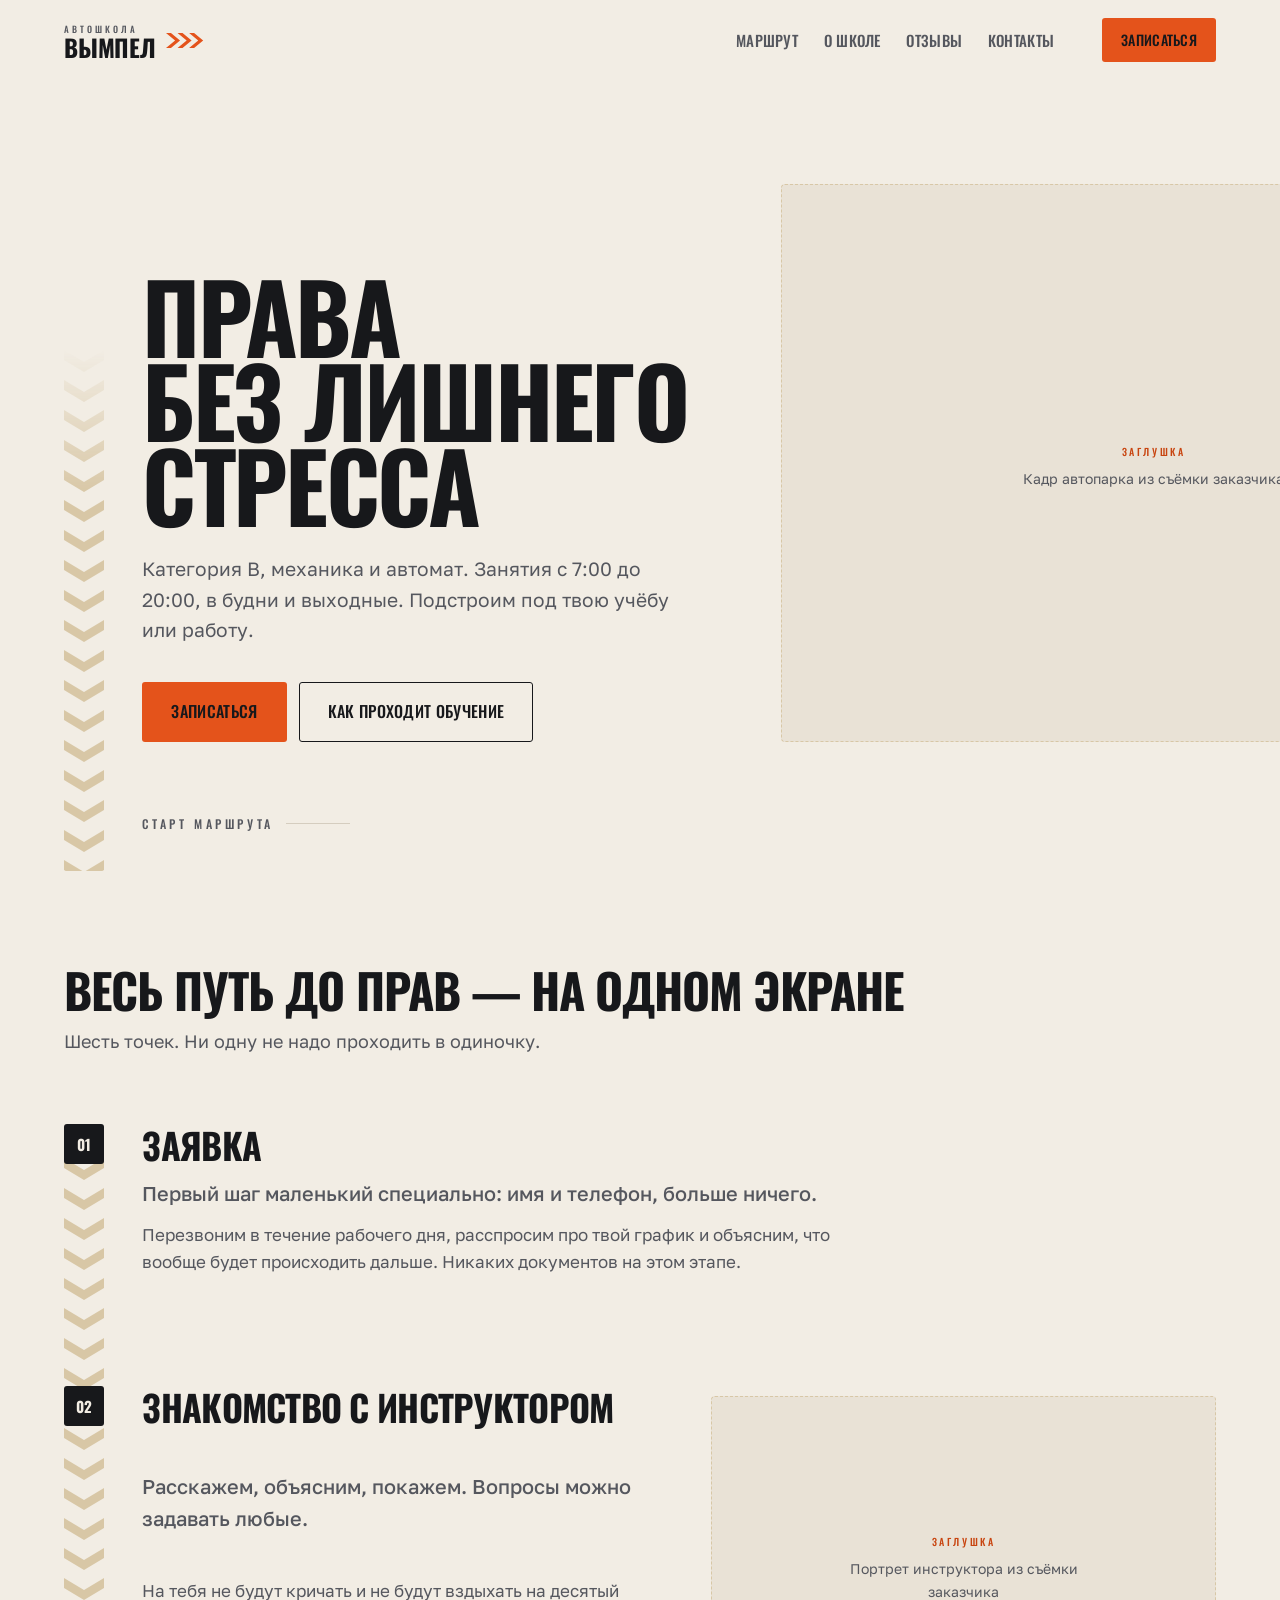
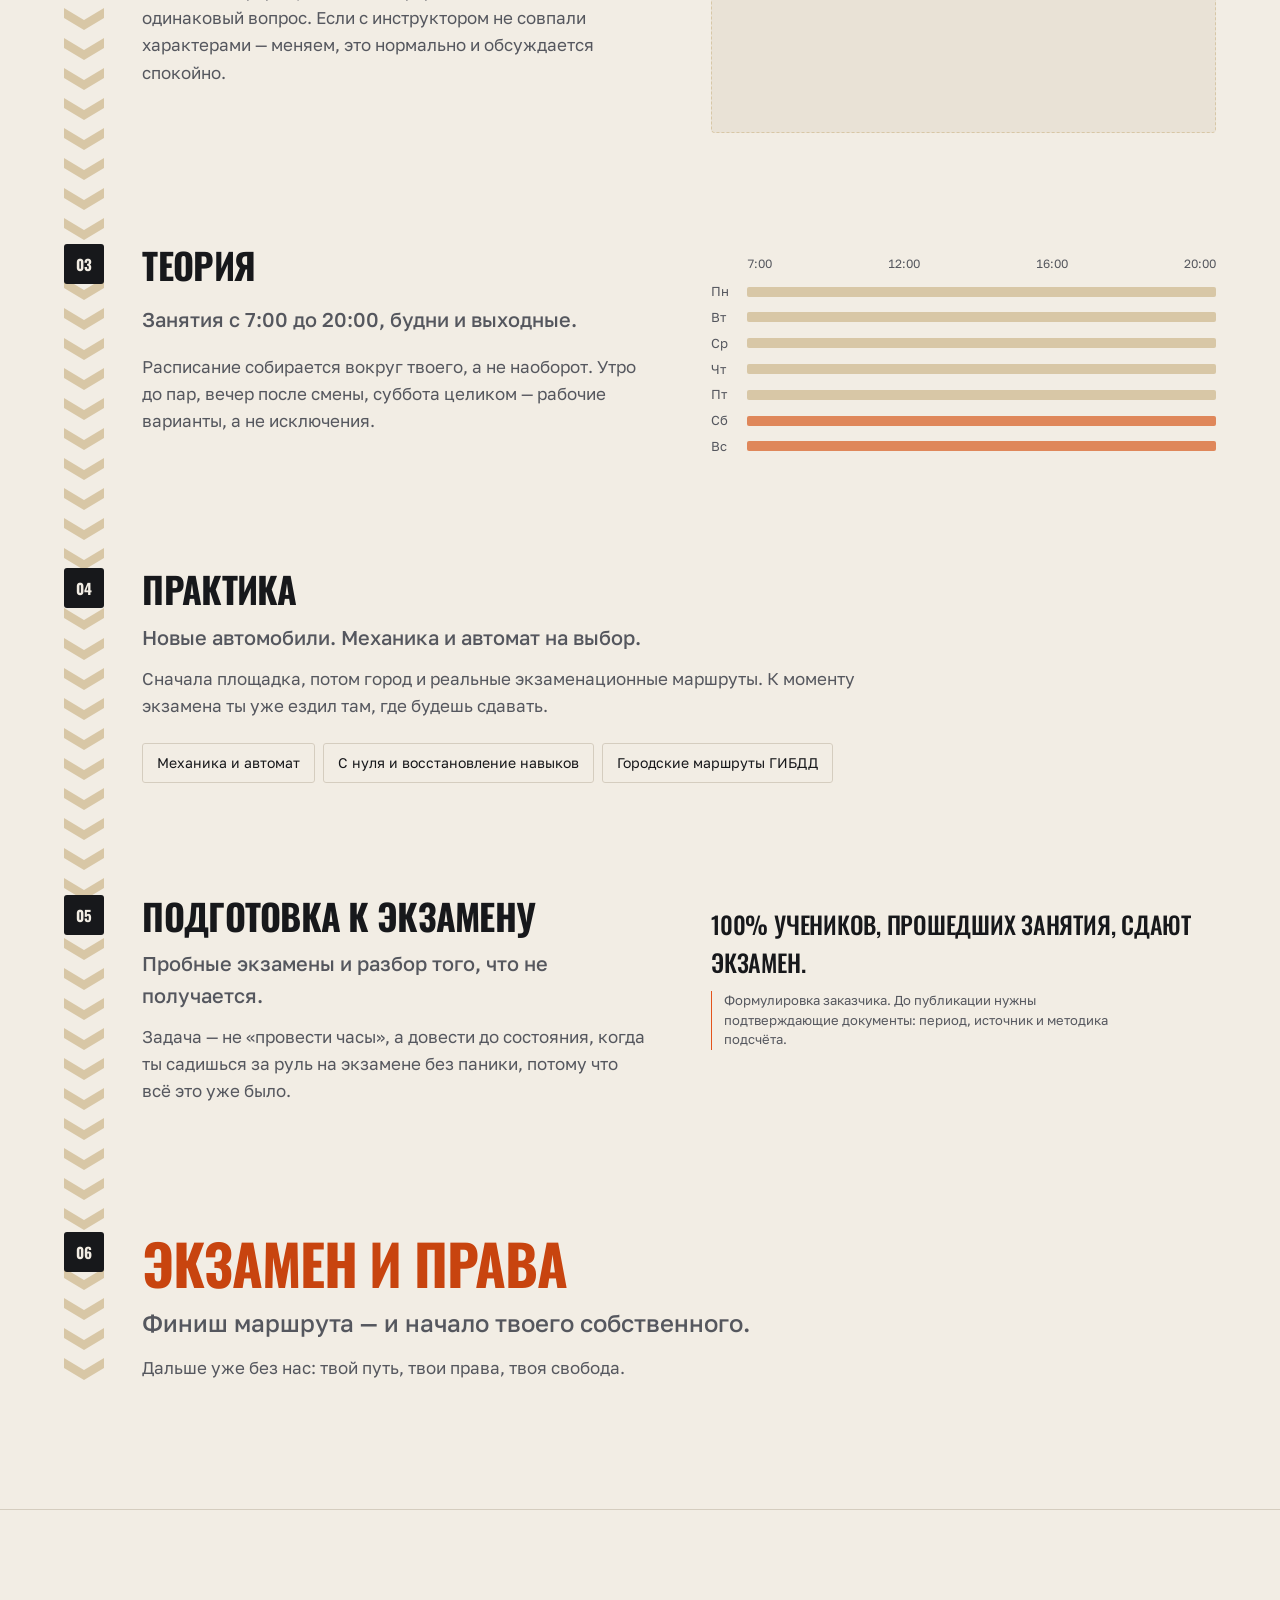
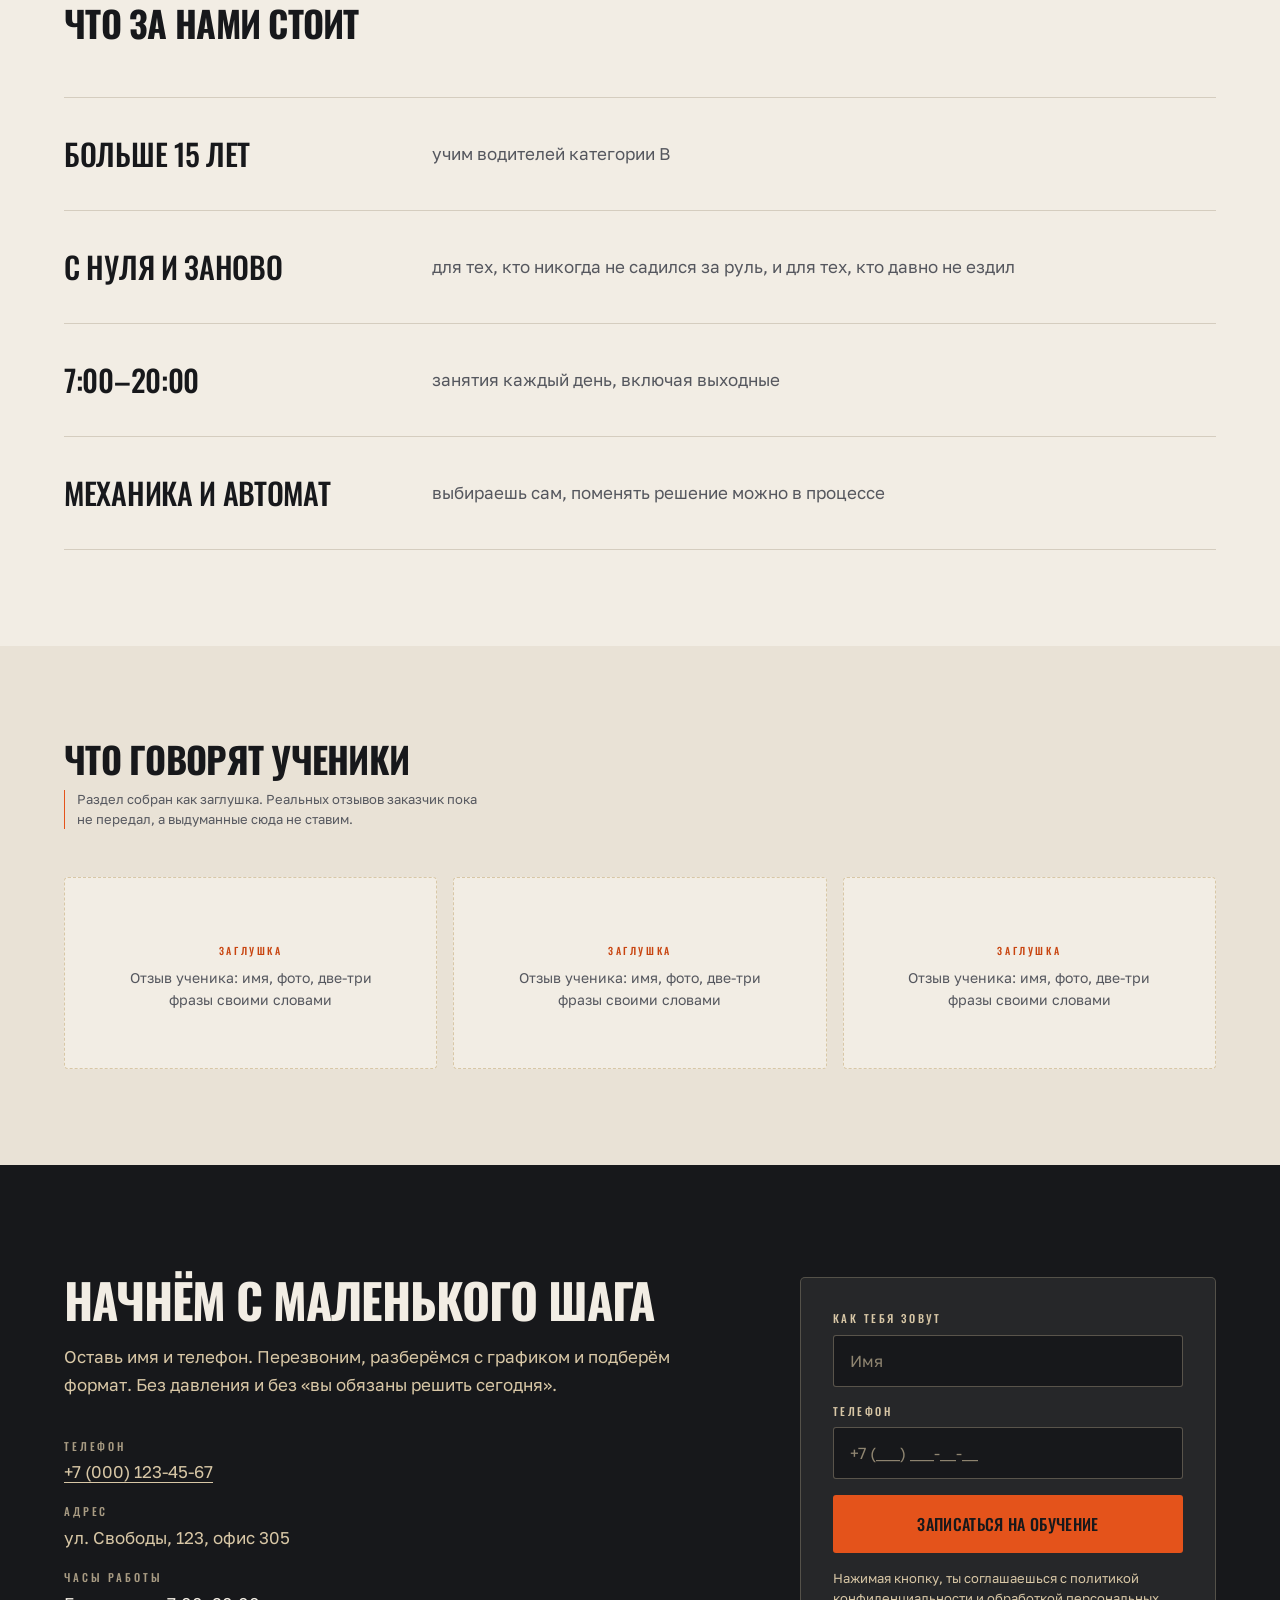
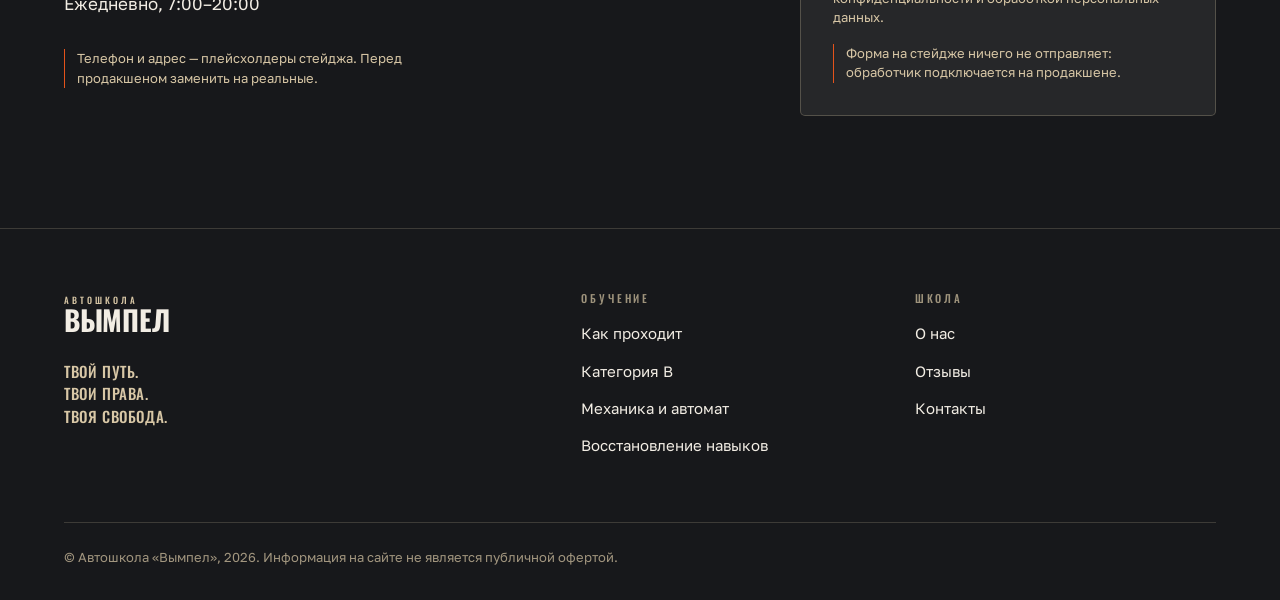
==== site/index.html @ 1ba5c356 "Build the Vympel landing page on the Route structure The page reads as one route from application to" ====
<!doctype html>
<html lang="ru">
<head>
<meta charset="utf-8">
<meta name="viewport" content="width=device-width, initial-scale=1">
<title>Автошкола «Вымпел» — права без лишнего стресса</title>
<meta name="description" content="Автошкола «Вымпел»: категория B, механика и автомат, занятия с 7:00 до 20:00 в будни и выходные. Обучение с нуля и восстановление навыков.">
<link rel="stylesheet" href="fonts/fonts.css">
<link rel="stylesheet" href="styles.css">
</head>
<body>
<!--
THESIS: Обучение показано как маршрут, по которому ученик едет от заявки до прав; страница
  отказывается от плиточной решётки «преимуществ с иконками», которой заканчивается
  каждый лендинг автошколы.
OWN-WORLD: Кремовая бумага #F2EDE4 и чернила #17181B, оранжевый #E4531B только как заливка
  дороги и действия, песок #D8C7A6 для тёмного режима. Oswald узкий капс — дисплей,
  Golos Text — текст. Единственный графический элемент — шеврон, работающий как дорожная
  разметка, а не как декор.
STORY: Ученик видит весь путь целиком, понимает, что на каждой точке рядом человек, и
  оставляет заявку, потому что первый шаг оказывается маленьким.
FIRST VIEWPORT: Кремовое поле; оранжевая шеврон-дорога входит снизу и уходит за
  заголовок; слева крупный капс «ПРАВА БЕЗ ЛИШНЕГО СТРЕССА» в три строки, под ним
  подзаголовок с графиком и две кнопки, первичная оранжевая; справа кадр автопарка;
  внизу маркер старта маршрута.
FORM: Маршрут, позиция 2 в моём ранжированном списке структур, seed 6f135856.
FINISH: unreviewed and undocumented is unfinished; this build ends with the finish review, the verdict, and DESIGN.md
-->

<a class="skip" href="#route">К маршруту обучения</a>

<header class="nav" data-nav>
  <a class="logo" href="#top" aria-label="Автошкола Вымпел, на главную">
    <span class="logo__sup">Автошкола</span>
    <span class="logo__name">Вымпел</span>
    <svg class="logo__mark" viewBox="0 0 46 18" aria-hidden="true" focusable="false">
      <path d="M0 0 L11 9 L0 18 L6 18 L17 9 L6 0 Z"/>
      <path d="M14 0 L25 9 L14 18 L20 18 L31 9 L20 0 Z"/>
      <path d="M28 0 L39 9 L28 18 L34 18 L45 9 L34 0 Z"/>
    </svg>
  </a>
  <nav class="nav__links" aria-label="Основная навигация">
    <a href="#route">Маршрут</a>
    <a href="#facts">О школе</a>
    <a href="#reviews">Отзывы</a>
    <a href="#signup">Контакты</a>
  </nav>
  <a class="btn btn--primary btn--sm" href="#signup">Записаться</a>
</header>

<main id="top">

  <section class="hero">
    <div class="hero__road" aria-hidden="true"></div>
    <div class="hero__inner">
      <div class="hero__text">
        <h1 class="hero__title">Права<br>без лишнего<br>стресса</h1>
        <p class="hero__lead">
          Категория B, механика и автомат. Занятия с 7:00 до 20:00, в будни и выходные.
          Подстроим под твою учёбу или работу.
        </p>
        <div class="hero__actions">
          <a class="btn btn--primary" href="#signup">Записаться</a>
          <a class="btn btn--ghost" href="#route">Как проходит обучение</a>
        </div>
      </div>
      <figure class="hero__shot slot" data-slot="Фото автопарка">
        <div class="slot__body">
          <span class="slot__tag">Заглушка</span>
          <p class="slot__note">Кадр автопарка из съёмки заказчика</p>
        </div>
      </figure>
    </div>
    <p class="hero__start"><span>Старт маршрута</span></p>
  </section>

  <section class="route" id="route" aria-labelledby="route-h">
    <div class="route__head">
      <h2 id="route-h">Весь путь до прав — на одном экране</h2>
      <p>Шесть точек. Ни одну не надо проходить в одиночку.</p>
    </div>

    <div class="road" data-road>
      <div class="road__track" aria-hidden="true"><span class="road__fill" data-road-fill></span></div>

      <ol class="stops">

        <li class="stop" data-stop>
          <div class="stop__marker" aria-hidden="true"><span>01</span></div>
          <div class="stop__body">
            <h3>Заявка</h3>
            <p class="stop__lead">Первый шаг маленький специально: имя и телефон, больше ничего.</p>
            <p>Перезвоним в течение рабочего дня, расспросим про твой график и объясним,
              что вообще будет происходить дальше. Никаких документов на этом этапе.</p>
          </div>
        </li>

        <li class="stop stop--split" data-stop>
          <div class="stop__marker" aria-hidden="true"><span>02</span></div>
          <div class="stop__body">
            <h3>Знакомство с инструктором</h3>
            <p class="stop__lead">Расскажем, объясним, покажем. Вопросы можно задавать любые.</p>
            <p>На тебя не будут кричать и не будут вздыхать на десятый одинаковый вопрос.
              Если с инструктором не совпали характерами — меняем, это нормально и
              обсуждается спокойно.</p>
            <figure class="stop__shot slot" data-slot="Фото инструктора">
              <div class="slot__body">
                <span class="slot__tag">Заглушка</span>
                <p class="slot__note">Портрет инструктора из съёмки заказчика</p>
              </div>
            </figure>
          </div>
        </li>

        <li class="stop stop--split" data-stop>
          <div class="stop__marker" aria-hidden="true"><span>03</span></div>
          <div class="stop__body">
            <h3>Теория</h3>
            <p class="stop__lead">Занятия с 7:00 до 20:00, будни и выходные.</p>
            <p>Расписание собирается вокруг твоего, а не наоборот. Утро до пар, вечер после
              смены, суббота целиком — рабочие варианты, а не исключения.</p>
            <div class="daybar" role="img" aria-label="Занятия доступны с 7:00 до 20:00 каждый день недели">
              <div class="daybar__scale"><span>7:00</span><span>12:00</span><span>16:00</span><span>20:00</span></div>
              <div class="daybar__rows">
                <div class="daybar__row"><span class="daybar__day">Пн</span><span class="daybar__bar"></span></div>
                <div class="daybar__row"><span class="daybar__day">Вт</span><span class="daybar__bar"></span></div>
                <div class="daybar__row"><span class="daybar__day">Ср</span><span class="daybar__bar"></span></div>
                <div class="daybar__row"><span class="daybar__day">Чт</span><span class="daybar__bar"></span></div>
                <div class="daybar__row"><span class="daybar__day">Пт</span><span class="daybar__bar"></span></div>
                <div class="daybar__row"><span class="daybar__day">Сб</span><span class="daybar__bar"></span></div>
                <div class="daybar__row"><span class="daybar__day">Вс</span><span class="daybar__bar"></span></div>
              </div>
            </div>
          </div>
        </li>

        <li class="stop" data-stop>
          <div class="stop__marker" aria-hidden="true"><span>04</span></div>
          <div class="stop__body">
            <h3>Практика</h3>
            <p class="stop__lead">Новые автомобили. Механика и автомат на выбор.</p>
            <p>Сначала площадка, потом город и реальные экзаменационные маршруты. К моменту
              экзамена ты уже ездил там, где будешь сдавать.</p>
            <ul class="inline-facts">
              <li>Механика и автомат</li>
              <li>С нуля и восстановление навыков</li>
              <li>Городские маршруты ГИБДД</li>
            </ul>
          </div>
        </li>

        <li class="stop stop--split" data-stop>
          <div class="stop__marker" aria-hidden="true"><span>05</span></div>
          <div class="stop__body">
            <h3>Подготовка к экзамену</h3>
            <p class="stop__lead">Пробные экзамены и разбор того, что не получается.</p>
            <p>Задача — не «провести часы», а довести до состояния, когда ты садишься за руль
              на экзамене без паники, потому что всё это уже было.</p>
            <p class="claim">
              <strong>100% учеников, прошедших занятия, сдают экзамен.</strong>
              <span class="claim__note" data-placeholder>Формулировка заказчика. До публикации нужны подтверждающие документы: период, источник и методика подсчёта.</span>
            </p>
          </div>
        </li>

        <li class="stop stop--finish" data-stop>
          <div class="stop__marker" aria-hidden="true"><span>06</span></div>
          <div class="stop__body">
            <h3>Экзамен и права</h3>
            <p class="stop__lead">Финиш маршрута — и начало твоего собственного.</p>
            <p>Дальше уже без нас: твой путь, твои права, твоя свобода.</p>
          </div>
        </li>

      </ol>
    </div>
  </section>

  <section class="facts" id="facts" aria-labelledby="facts-h">
    <h2 id="facts-h" class="facts__h">Что за нами стоит</h2>
    <dl class="facts__list">
      <div class="facts__item">
        <dt>Больше 15 лет</dt>
        <dd>учим водителей категории B</dd>
      </div>
      <div class="facts__item">
        <dt>С нуля и заново</dt>
        <dd>для тех, кто никогда не садился за руль, и для тех, кто давно не ездил</dd>
      </div>
      <div class="facts__item">
        <dt>7:00–20:00</dt>
        <dd>занятия каждый день, включая выходные</dd>
      </div>
      <div class="facts__item">
        <dt>Механика и автомат</dt>
        <dd>выбираешь сам, поменять решение можно в процессе</dd>
      </div>
    </dl>
  </section>

  <section class="reviews" id="reviews" aria-labelledby="reviews-h">
    <div class="reviews__head">
      <h2 id="reviews-h">Что говорят ученики</h2>
      <p class="reviews__warn" data-placeholder>
        Раздел собран как заглушка. Реальных отзывов заказчик пока не передал,
        а выдуманные сюда не ставим.
      </p>
    </div>
    <ul class="reviews__list">
      <li class="review slot" data-slot="Отзыв 1">
        <div class="slot__body">
          <span class="slot__tag">Заглушка</span>
          <p class="slot__note">Отзыв ученика: имя, фото, две-три фразы своими словами</p>
        </div>
      </li>
      <li class="review slot" data-slot="Отзыв 2">
        <div class="slot__body">
          <span class="slot__tag">Заглушка</span>
          <p class="slot__note">Отзыв ученика: имя, фото, две-три фразы своими словами</p>
        </div>
      </li>
      <li class="review slot" data-slot="Отзыв 3">
        <div class="slot__body">
          <span class="slot__tag">Заглушка</span>
          <p class="slot__note">Отзыв ученика: имя, фото, две-три фразы своими словами</p>
        </div>
      </li>
    </ul>
  </section>

  <section class="signup" id="signup" aria-labelledby="signup-h">
    <div class="signup__inner">
      <div class="signup__pitch">
        <h2 id="signup-h">Начнём с маленького шага</h2>
        <p>Оставь имя и телефон. Перезвоним, разберёмся с графиком и подберём формат.
          Без давления и без «вы обязаны решить сегодня».</p>
        <ul class="signup__contacts">
          <li>
            <span class="signup__label">Телефон</span>
            <a href="tel:+70001234567" data-placeholder>+7 (000) 123-45-67</a>
          </li>
          <li>
            <span class="signup__label">Адрес</span>
            <span data-placeholder>ул. Свободы, 123, офис 305</span>
          </li>
          <li>
            <span class="signup__label">Часы работы</span>
            <span>Ежедневно, 7:00–20:00</span>
          </li>
        </ul>
        <p class="signup__stage" data-placeholder>
          Телефон и адрес — плейсхолдеры стейджа. Перед продакшеном заменить на реальные.
        </p>
      </div>

      <form class="form" data-form novalidate>
        <div class="field">
          <label for="name">Как тебя зовут</label>
          <input id="name" name="name" type="text" autocomplete="given-name" placeholder="Имя" required>
          <p class="field__error" data-error-for="name" hidden></p>
        </div>
        <div class="field">
          <label for="phone">Телефон</label>
          <input id="phone" name="phone" type="tel" autocomplete="tel" inputmode="tel" placeholder="+7 (___) ___-__-__" required>
          <p class="field__error" data-error-for="phone" hidden></p>
        </div>
        <button class="btn btn--primary btn--block" type="submit" data-submit>Записаться на обучение</button>
        <p class="form__legal">
          Нажимая кнопку, ты соглашаешься с политикой конфиденциальности и обработкой
          персональных данных.
        </p>
        <p class="form__done" data-done hidden role="status">
          Заявка отправлена. Перезвоним в течение рабочего дня.
        </p>
        <p class="form__stage" data-placeholder>Форма на стейдже ничего не отправляет: обработчик подключается на продакшене.</p>
      </form>
    </div>
  </section>

</main>

<footer class="foot">
  <div class="foot__inner">
    <div class="foot__brand">
      <span class="logo__sup">Автошкола</span>
      <span class="logo__name">Вымпел</span>
      <p class="foot__tag">Твой путь.<br>Твои права.<br>Твоя свобода.</p>
    </div>
    <nav class="foot__nav" aria-label="Навигация в подвале">
      <div>
        <h3>Обучение</h3>
        <ul>
          <li><a href="#route">Как проходит</a></li>
          <li><a href="#route">Категория B</a></li>
          <li><a href="#route">Механика и автомат</a></li>
          <li><a href="#route">Восстановление навыков</a></li>
        </ul>
      </div>
      <div>
        <h3>Школа</h3>
        <ul>
          <li><a href="#facts">О нас</a></li>
          <li><a href="#reviews">Отзывы</a></li>
          <li><a href="#signup">Контакты</a></li>
        </ul>
      </div>
    </nav>
  </div>
  <p class="foot__legal">
    © Автошкола «Вымпел», 2026. Информация на сайте не является публичной офертой.
  </p>
</footer>

<script src="app.js" defer></script>
</body>
</html>
---- site/fonts/fonts.css ----
/* cyrillic-ext */
@font-face {
  font-family: 'Golos Text';
  font-style: normal;
  font-weight: 400;
  font-display: swap;
  src: url(./v7-q5uCsoe9Lv5t7Meb31EcEx58hLxR.woff2) format('woff2');
  unicode-range: U+0460-052F, U+1C80-1C8A, U+20B4, U+2DE0-2DFF, U+A640-A69F, U+FE2E-FE2F;
}
/* cyrillic */
@font-face {
  font-family: 'Golos Text';
  font-style: normal;
  font-weight: 400;
  font-display: swap;
  src: url(./v7-q5uCsoe9Lv5t7Meb31EcExd8hLxR.woff2) format('woff2');
  unicode-range: U+0301, U+0400-045F, U+0490-0491, U+04B0-04B1, U+2116;
}
/* latin-ext */
@font-face {
  font-family: 'Golos Text';
  font-style: normal;
  font-weight: 400;
  font-display: swap;
  src: url(./v7-q5uCsoe9Lv5t7Meb31EcEx18hLxR.woff2) format('woff2');
  unicode-range: U+0100-02BA, U+02BD-02C5, U+02C7-02CC, U+02CE-02D7, U+02DD-02FF, U+0304, U+0308, U+0329, U+1D00-1DBF, U+1E00-1E9F, U+1EF2-1EFF, U+2020, U+20A0-20AB, U+20AD-20C0, U+2113, U+2C60-2C7F, U+A720-A7FF;
}
/* latin */
@font-face {
  font-family: 'Golos Text';
  font-style: normal;
  font-weight: 400;
  font-display: swap;
  src: url(./v7-q5uCsoe9Lv5t7Meb31EcExN8hA.woff2) format('woff2');
  unicode-range: U+0000-00FF, U+0131, U+0152-0153, U+02BB-02BC, U+02C6, U+02DA, U+02DC, U+0304, U+0308, U+0329, U+2000-206F, U+20AC, U+2122, U+2191, U+2193, U+2212, U+2215, U+FEFF, U+FFFD;
}
/* cyrillic-ext */
@font-face {
  font-family: 'Golos Text';
  font-style: normal;
  font-weight: 500;
  font-display: swap;
  src: url(./v7-q5uCsoe9Lv5t7Meb31EcEx58hLxR.woff2) format('woff2');
  unicode-range: U+0460-052F, U+1C80-1C8A, U+20B4, U+2DE0-2DFF, U+A640-A69F, U+FE2E-FE2F;
}
/* cyrillic */
@font-face {
  font-family: 'Golos Text';
  font-style: normal;
  font-weight: 500;
  font-display: swap;
  src: url(./v7-q5uCsoe9Lv5t7Meb31EcExd8hLxR.woff2) format('woff2');
  unicode-range: U+0301, U+0400-045F, U+0490-0491, U+04B0-04B1, U+2116;
}
/* latin-ext */
@font-face {
  font-family: 'Golos Text';
  font-style: normal;
  font-weight: 500;
  font-display: swap;
  src: url(./v7-q5uCsoe9Lv5t7Meb31EcEx18hLxR.woff2) format('woff2');
  unicode-range: U+0100-02BA, U+02BD-02C5, U+02C7-02CC, U+02CE-02D7, U+02DD-02FF, U+0304, U+0308, U+0329, U+1D00-1DBF, U+1E00-1E9F, U+1EF2-1EFF, U+2020, U+20A0-20AB, U+20AD-20C0, U+2113, U+2C60-2C7F, U+A720-A7FF;
}
/* latin */
@font-face {
  font-family: 'Golos Text';
  font-style: normal;
  font-weight: 500;
  font-display: swap;
  src: url(./v7-q5uCsoe9Lv5t7Meb31EcExN8hA.woff2) format('woff2');
  unicode-range: U+0000-00FF, U+0131, U+0152-0153, U+02BB-02BC, U+02C6, U+02DA, U+02DC, U+0304, U+0308, U+0329, U+2000-206F, U+20AC, U+2122, U+2191, U+2193, U+2212, U+2215, U+FEFF, U+FFFD;
}
/* cyrillic-ext */
@font-face {
  font-family: 'Golos Text';
  font-style: normal;
  font-weight: 600;
  font-display: swap;
  src: url(./v7-q5uCsoe9Lv5t7Meb31EcEx58hLxR.woff2) format('woff2');
  unicode-range: U+0460-052F, U+1C80-1C8A, U+20B4, U+2DE0-2DFF, U+A640-A69F, U+FE2E-FE2F;
}
/* cyrillic */
@font-face {
  font-family: 'Golos Text';
  font-style: normal;
  font-weight: 600;
  font-display: swap;
  src: url(./v7-q5uCsoe9Lv5t7Meb31EcExd8hLxR.woff2) format('woff2');
  unicode-range: U+0301, U+0400-045F, U+0490-0491, U+04B0-04B1, U+2116;
}
/* latin-ext */
@font-face {
  font-family: 'Golos Text';
  font-style: normal;
  font-weight: 600;
  font-display: swap;
  src: url(./v7-q5uCsoe9Lv5t7Meb31EcEx18hLxR.woff2) format('woff2');
  unicode-range: U+0100-02BA, U+02BD-02C5, U+02C7-02CC, U+02CE-02D7, U+02DD-02FF, U+0304, U+0308, U+0329, U+1D00-1DBF, U+1E00-1E9F, U+1EF2-1EFF, U+2020, U+20A0-20AB, U+20AD-20C0, U+2113, U+2C60-2C7F, U+A720-A7FF;
}
/* latin */
@font-face {
  font-family: 'Golos Text';
  font-style: normal;
  font-weight: 600;
  font-display: swap;
  src: url(./v7-q5uCsoe9Lv5t7Meb31EcExN8hA.woff2) format('woff2');
  unicode-range: U+0000-00FF, U+0131, U+0152-0153, U+02BB-02BC, U+02C6, U+02DA, U+02DC, U+0304, U+0308, U+0329, U+2000-206F, U+20AC, U+2122, U+2191, U+2193, U+2212, U+2215, U+FEFF, U+FFFD;
}
/* cyrillic-ext */
@font-face {
  font-family: 'Oswald';
  font-style: normal;
  font-weight: 500;
  font-display: swap;
  src: url(./v57-TK3IWkUHHAIjg75cFRf3bXL8LICs1_Fv40pKlN4NNSeSASz7FmlbHYjedg.woff2) format('woff2');
  unicode-range: U+0460-052F, U+1C80-1C8A, U+20B4, U+2DE0-2DFF, U+A640-A69F, U+FE2E-FE2F;
}
/* cyrillic */
@font-face {
  font-family: 'Oswald';
  font-style: normal;
  font-weight: 500;
  font-display: swap;
  src: url(./v57-TK3IWkUHHAIjg75cFRf3bXL8LICs1_Fv40pKlN4NNSeSASz7FmlSHYjedg.woff2) format('woff2');
  unicode-range: U+0301, U+0400-045F, U+0490-0491, U+04B0-04B1, U+2116;
}
/* vietnamese */
@font-face {
  font-family: 'Oswald';
  font-style: normal;
  font-weight: 500;
  font-display: swap;
  src: url(./v57-TK3IWkUHHAIjg75cFRf3bXL8LICs1_Fv40pKlN4NNSeSASz7FmlZHYjedg.woff2) format('woff2');
  unicode-range: U+0102-0103, U+0110-0111, U+0128-0129, U+0168-0169, U+01A0-01A1, U+01AF-01B0, U+0300-0301, U+0303-0304, U+0308-0309, U+0323, U+0329, U+1EA0-1EF9, U+20AB;
}
/* latin-ext */
@font-face {
  font-family: 'Oswald';
  font-style: normal;
  font-weight: 500;
  font-display: swap;
  src: url(./v57-TK3IWkUHHAIjg75cFRf3bXL8LICs1_Fv40pKlN4NNSeSASz7FmlYHYjedg.woff2) format('woff2');
  unicode-range: U+0100-02BA, U+02BD-02C5, U+02C7-02CC, U+02CE-02D7, U+02DD-02FF, U+0304, U+0308, U+0329, U+1D00-1DBF, U+1E00-1E9F, U+1EF2-1EFF, U+2020, U+20A0-20AB, U+20AD-20C0, U+2113, U+2C60-2C7F, U+A720-A7FF;
}
/* latin */
@font-face {
  font-family: 'Oswald';
  font-style: normal;
  font-weight: 500;
  font-display: swap;
  src: url(./v57-TK3IWkUHHAIjg75cFRf3bXL8LICs1_Fv40pKlN4NNSeSASz7FmlWHYg.woff2) format('woff2');
  unicode-range: U+0000-00FF, U+0131, U+0152-0153, U+02BB-02BC, U+02C6, U+02DA, U+02DC, U+0304, U+0308, U+0329, U+2000-206F, U+20AC, U+2122, U+2191, U+2193, U+2212, U+2215, U+FEFF, U+FFFD;
}
/* cyrillic-ext */
@font-face {
  font-family: 'Oswald';
  font-style: normal;
  font-weight: 700;
  font-display: swap;
  src: url(./v57-TK3IWkUHHAIjg75cFRf3bXL8LICs1_Fv40pKlN4NNSeSASz7FmlbHYjedg.woff2) format('woff2');
  unicode-range: U+0460-052F, U+1C80-1C8A, U+20B4, U+2DE0-2DFF, U+A640-A69F, U+FE2E-FE2F;
}
/* cyrillic */
@font-face {
  font-family: 'Oswald';
  font-style: normal;
  font-weight: 700;
  font-display: swap;
  src: url(./v57-TK3IWkUHHAIjg75cFRf3bXL8LICs1_Fv40pKlN4NNSeSASz7FmlSHYjedg.woff2) format('woff2');
  unicode-range: U+0301, U+0400-045F, U+0490-0491, U+04B0-04B1, U+2116;
}
/* vietnamese */
@font-face {
  font-family: 'Oswald';
  font-style: normal;
  font-weight: 700;
  font-display: swap;
  src: url(./v57-TK3IWkUHHAIjg75cFRf3bXL8LICs1_Fv40pKlN4NNSeSASz7FmlZHYjedg.woff2) format('woff2');
  unicode-range: U+0102-0103, U+0110-0111, U+0128-0129, U+0168-0169, U+01A0-01A1, U+01AF-01B0, U+0300-0301, U+0303-0304, U+0308-0309, U+0323, U+0329, U+1EA0-1EF9, U+20AB;
}
/* latin-ext */
@font-face {
  font-family: 'Oswald';
  font-style: normal;
  font-weight: 700;
  font-display: swap;
  src: url(./v57-TK3IWkUHHAIjg75cFRf3bXL8LICs1_Fv40pKlN4NNSeSASz7FmlYHYjedg.woff2) format('woff2');
  unicode-range: U+0100-02BA, U+02BD-02C5, U+02C7-02CC, U+02CE-02D7, U+02DD-02FF, U+0304, U+0308, U+0329, U+1D00-1DBF, U+1E00-1E9F, U+1EF2-1EFF, U+2020, U+20A0-20AB, U+20AD-20C0, U+2113, U+2C60-2C7F, U+A720-A7FF;
}
/* latin */
@font-face {
  font-family: 'Oswald';
  font-style: normal;
  font-weight: 700;
  font-display: swap;
  src: url(./v57-TK3IWkUHHAIjg75cFRf3bXL8LICs1_Fv40pKlN4NNSeSASz7FmlWHYg.woff2) format('woff2');
  unicode-range: U+0000-00FF, U+0131, U+0152-0153, U+02BB-02BC, U+02C6, U+02DA, U+02DC, U+0304, U+0308, U+0329, U+2000-206F, U+20AC, U+2122, U+2191, U+2193, U+2212, U+2215, U+FEFF, U+FFFD;
}
---- site/styles.css ----
/* Автошкола «Вымпел» — лендинг «Маршрут». seed 6f135856 */

:root {
  --paper: #f2ede4;
  --paper-2: #e9e2d6;
  --ink: #17181b;
  --ink-soft: #55575e;
  --orange: #e4531b;
  --orange-deep: #c8440f;
  --sand: #d8c7a6;
  --line: #d5cdbf;

  --rail: 40px;
  --gutter: clamp(1.25rem, 5vw, 5rem);
  --wrap: 1200px;

  --step: clamp(4.5rem, 9vw, 8.5rem);
  --ease: cubic-bezier(.16, .84, .3, 1);

  --chevron-sand: url("data:image/svg+xml,%3Csvg xmlns='http://www.w3.org/2000/svg' width='40' height='30' viewBox='0 0 40 30'%3E%3Cpath d='M0 0 L20 12 L40 0 L40 10 L20 22 L0 10 Z' fill='%23d8c7a6'/%3E%3C/svg%3E");
  --chevron-orange: url("data:image/svg+xml,%3Csvg xmlns='http://www.w3.org/2000/svg' width='40' height='30' viewBox='0 0 40 30'%3E%3Cpath d='M0 0 L20 12 L40 0 L40 10 L20 22 L0 10 Z' fill='%23e4531b'/%3E%3C/svg%3E");
}

*, *::before, *::after { box-sizing: border-box; }

html { scroll-behavior: smooth; }

body {
  margin: 0;
  background: var(--paper);
  color: var(--ink);
  font-family: "Golos Text", system-ui, sans-serif;
  font-size: 1.0625rem;
  line-height: 1.6;
  -webkit-font-smoothing: antialiased;
  overflow-x: hidden;
}

/* --- browser surfaces: these ship with the design, not with the browser --- */
::selection { background: var(--orange); color: var(--paper); }
:focus-visible {
  outline: 2px solid var(--orange);
  outline-offset: 3px;
  border-radius: 2px;
}
input { caret-color: var(--orange); }
* { scrollbar-color: var(--sand) transparent; scrollbar-width: thin; }
::-webkit-scrollbar { width: 11px; height: 11px; }
::-webkit-scrollbar-track { background: var(--paper-2); }
::-webkit-scrollbar-thumb { background: var(--sand); border: 3px solid var(--paper-2); border-radius: 99px; }
::-webkit-scrollbar-thumb:hover { background: var(--orange); }

h1, h2, h3 {
  font-family: Oswald, "Golos Text", sans-serif;
  font-weight: 700;
  text-transform: uppercase;
  letter-spacing: -0.02em;
  line-height: .96;
  margin: 0;
  text-wrap: balance;
}

p { margin: 0 0 1rem; max-width: 68ch; }
p:last-child { margin-bottom: 0; }

a { color: inherit; text-decoration-thickness: 1px; text-underline-offset: .22em; }

.skip {
  position: absolute; left: -9999px; top: 0; z-index: 99;
  background: var(--ink); color: var(--paper); padding: .75rem 1.25rem;
}
.skip:focus { left: 0; }

/* ---------- buttons ---------- */
.btn {
  --btn-bg: transparent;
  --btn-fg: var(--ink);
  display: inline-flex; align-items: center; justify-content: center;
  gap: .5rem;
  padding: 1rem 1.75rem;
  background: var(--btn-bg); color: var(--btn-fg);
  border: 1px solid transparent; border-radius: 3px;
  font-family: Oswald, sans-serif; font-weight: 500;
  font-size: 1rem; letter-spacing: .02em; text-transform: uppercase;
  text-decoration: none; cursor: pointer;
  transition: background-color .28s var(--ease), transform .28s var(--ease), color .28s var(--ease);
}
.btn--primary { --btn-bg: var(--orange); --btn-fg: var(--ink); }
.btn--primary:hover { --btn-bg: var(--orange-deep); --btn-fg: var(--paper); transform: translateY(-2px); }
.btn--ghost { border-color: var(--ink); }
.btn--ghost:hover { background: var(--ink); color: var(--paper); transform: translateY(-2px); }
.btn--sm { padding: .625rem 1.125rem; font-size: .875rem; }
.btn--block { width: 100%; }
.btn:disabled { opacity: .5; cursor: not-allowed; transform: none; }

/* ---------- nav ---------- */
.nav {
  position: sticky; top: 0; z-index: 40;
  display: flex; align-items: center; gap: clamp(1rem, 4vw, 3rem);
  padding: 1.125rem var(--gutter);
  background: color-mix(in srgb, var(--paper) 88%, transparent);
  backdrop-filter: blur(10px);
  border-bottom: 1px solid transparent;
  transition: border-color .3s var(--ease), background-color .3s var(--ease);
}
.nav[data-stuck] { border-bottom-color: var(--line); }

.logo { display: grid; grid-template-columns: auto auto; align-items: center; column-gap: .625rem; text-decoration: none; }
.logo__sup {
  grid-column: 1; font-family: Oswald, sans-serif; font-size: .5625rem;
  letter-spacing: .34em; text-transform: uppercase; color: var(--ink-soft);
}
.logo__name {
  grid-column: 1; font-family: Oswald, sans-serif; font-weight: 700;
  font-size: 1.5rem; letter-spacing: -0.01em; text-transform: uppercase; line-height: .9;
}
.logo__mark { grid-column: 2; grid-row: 1 / span 2; width: 38px; height: 15px; fill: var(--orange); }

.nav__links { display: flex; gap: clamp(.875rem, 2vw, 1.75rem); margin-left: auto; }
.nav__links a {
  font-family: Oswald, sans-serif; font-size: .9375rem; letter-spacing: .02em;
  text-transform: uppercase; text-decoration: none; color: var(--ink-soft);
  transition: color .2s var(--ease);
}
.nav__links a:hover { color: var(--ink); }

/* ---------- hero ---------- */
.hero { position: relative; padding: clamp(3rem, 8vw, 7rem) var(--gutter) 0; overflow: hidden; }

.hero__road {
  position: absolute; left: var(--gutter); right: var(--gutter); top: 0; bottom: 0;
  max-width: var(--wrap); margin: 0 auto;
  z-index: 0; pointer-events: none;
}
/* The band sits exactly where the route rail begins, so the hero road and the
   route are one road rather than two drawings of one. */
.hero__road::before {
  content: ""; position: absolute; left: 0; top: 34%; bottom: -4%;
  width: var(--rail);
  background-image: var(--chevron-sand);
  background-size: 100% auto; background-repeat: repeat-y;
  -webkit-mask-image: linear-gradient(to bottom, transparent 0%, #000 26%);
  mask-image: linear-gradient(to bottom, transparent 0%, #000 26%);
}

.hero__inner {
  position: relative; z-index: 1;
  max-width: var(--wrap); margin: 0 auto;
  padding-left: calc(var(--rail) + clamp(1.25rem, 3vw, 2.5rem));
  display: grid; grid-template-columns: minmax(0, 1.15fr) minmax(0, .85fr);
  gap: clamp(1.5rem, 4vw, 4rem); align-items: end;
  min-height: min(62vh, 560px);
}

.hero__title {
  font-size: clamp(2.75rem, 9.2vw, 6rem);
  line-height: .88; letter-spacing: -0.028em;
  margin-bottom: 1.75rem;
}
.hero__lead { font-size: clamp(1.0625rem, 1.5vw, 1.25rem); color: var(--ink-soft); max-width: 46ch; margin-bottom: 2.25rem; }
.hero__actions { display: flex; flex-wrap: wrap; gap: .75rem; }

.hero__shot { margin: 0; aspect-ratio: 4 / 3; min-height: min(48vh, 26rem); align-self: stretch; }

.hero__start {
  position: relative; z-index: 1;
  max-width: var(--wrap); margin: clamp(2.5rem, 6vw, 4.5rem) auto 0;
  padding-left: calc(var(--rail) + clamp(1.25rem, 3vw, 2.5rem));
  padding-bottom: clamp(1.5rem, 3vw, 2.5rem);
  font-family: Oswald, sans-serif; font-size: .75rem; letter-spacing: .3em;
  text-transform: uppercase; color: var(--ink-soft);
}
.hero__start span { display: inline-flex; align-items: center; gap: .75rem; }
.hero__start span::after { content: ""; width: 64px; height: 1px; background: var(--line); }

/* ---------- marked placeholders ---------- */
.slot {
  position: relative; margin: 0;
  background: var(--paper-2);
  border: 1px dashed var(--sand);
  border-radius: 4px;
  display: grid; place-items: center; padding: 1.5rem; text-align: center;
}
.slot__tag {
  display: inline-block; margin-bottom: .5rem;
  font-family: Oswald, sans-serif; font-size: .625rem; letter-spacing: .26em;
  text-transform: uppercase; color: var(--orange-deep);
}
.slot__note { font-size: .875rem; color: var(--ink-soft); margin: 0; max-width: 30ch; }

[data-placeholder] { color: var(--ink-soft); }
.claim__note, .signup__stage, .form__stage, .reviews__warn {
  display: block; font-size: .8125rem; line-height: 1.5;
  border-left: 1px solid var(--orange); padding-left: .75rem; margin-top: .625rem;
  max-width: 52ch;
}

/* ---------- route ---------- */
.route { padding: clamp(3rem, 8vw, 6rem) var(--gutter) clamp(4rem, 10vw, 8rem); }
.route__head { max-width: var(--wrap); margin: 0 auto clamp(2.5rem, 6vw, 4.5rem); }
.route__head h2 { font-size: clamp(1.75rem, 4.2vw, 3rem); margin-bottom: .875rem; }
.route__head p { color: var(--ink-soft); font-size: 1.125rem; }

.road { position: relative; max-width: var(--wrap); margin: 0 auto; padding-left: calc(var(--rail) + clamp(1.25rem, 3vw, 2.5rem)); }

.road__track {
  position: absolute; left: 0; top: 0; bottom: 0; width: var(--rail);
  background-image: var(--chevron-sand);
  background-size: 100% auto; background-repeat: repeat-y;
}
.road__fill {
  position: absolute; inset: 0 0 auto 0; height: var(--progress, 0%);
  background-image: var(--chevron-orange);
  background-size: 100% auto; background-repeat: repeat-y;
  overflow: hidden;
}

.stops { list-style: none; margin: 0; padding: 0; display: grid; gap: var(--step); }

.stop { position: relative; }
.stop__marker {
  position: absolute; left: calc(-1 * (var(--rail) + clamp(1.25rem, 3vw, 2.5rem))); top: -.25rem;
  width: var(--rail); height: var(--rail);
  display: grid; place-items: center;
  background: var(--ink); color: var(--paper); border-radius: 3px;
  font-family: Oswald, sans-serif; font-weight: 700; font-size: .9375rem;
  transition: background-color .4s var(--ease), color .4s var(--ease);
}
.stop[data-reached] .stop__marker { background: var(--orange); color: var(--ink); }

.stop__body h3 { font-size: clamp(1.5rem, 3.4vw, 2.25rem); margin-bottom: .875rem; }
.stop__lead { font-size: clamp(1.0625rem, 1.6vw, 1.25rem); font-weight: 500; margin-bottom: .75rem; }
.stop__body p { color: var(--ink-soft); }
.stop__lead { color: var(--ink); }

.stop__shot { margin-top: 1.75rem; aspect-ratio: 3 / 2; max-width: 30rem; }

.stop--finish .stop__body h3 { color: var(--orange-deep); font-size: clamp(1.875rem, 5vw, 3.5rem); }
.stop--finish .stop__lead { font-size: clamp(1.125rem, 2vw, 1.5rem); }

/* Every other stop opens into a second column, so the route breathes instead of
   running as one narrow ribbon down the left edge. */
@media (min-width: 901px) {
  .stop--split .stop__body {
    display: grid;
    grid-template-columns: minmax(0, 1fr) minmax(0, 1fr);
    column-gap: clamp(2rem, 5vw, 4.5rem);
    align-items: start;
  }
  .stop--split .stop__body > * { grid-column: 1; }
  .stop--split .stop__shot,
  .stop--split .daybar,
  .stop--split .claim {
    grid-column: 2; grid-row: 1 / span 3;
    margin-top: .375rem; max-width: none; align-self: start;
  }
}

.claim { margin-top: 1.5rem; }
.claim strong { font-family: Oswald, sans-serif; font-size: clamp(1.125rem, 2vw, 1.5rem); font-weight: 500; letter-spacing: -0.01em; color: var(--ink); text-transform: uppercase; }

.inline-facts {
  list-style: none; margin: 1.5rem 0 0; padding: 0;
  display: flex; flex-wrap: wrap; gap: .5rem .5rem;
}
.inline-facts li {
  border: 1px solid var(--line); border-radius: 3px;
  padding: .5rem .875rem; font-size: .875rem; color: var(--ink);
}

/* ---------- day bar (real geometry: one open window, seven days) ---------- */
.daybar { margin-top: 1.75rem; max-width: 34rem; }
.daybar__scale {
  display: flex; justify-content: space-between;
  font-variant-numeric: tabular-nums;
  font-size: .75rem; color: var(--ink-soft); margin-bottom: .5rem;
  padding-left: 2.25rem;
}
.daybar__rows { display: grid; gap: .3125rem; }
.daybar__row { display: grid; grid-template-columns: 2.25rem 1fr; align-items: center; }
.daybar__day { font-size: .8125rem; color: var(--ink-soft); }
.daybar__bar { height: .625rem; background: var(--sand); border-radius: 2px; }
.daybar__row:nth-child(6) .daybar__bar,
.daybar__row:nth-child(7) .daybar__bar { background: color-mix(in srgb, var(--orange) 55%, var(--sand)); }

/* ---------- facts ---------- */
.facts { padding: clamp(3.5rem, 8vw, 6rem) var(--gutter); border-top: 1px solid var(--line); }
.facts__h { max-width: var(--wrap); margin: 0 auto clamp(2rem, 5vw, 3.5rem); font-size: clamp(1.5rem, 3.4vw, 2.25rem); }
.facts__list { max-width: var(--wrap); margin: 0 auto; display: grid; gap: 0; }
.facts__item {
  display: grid; grid-template-columns: minmax(0, 20rem) minmax(0, 1fr);
  gap: clamp(1rem, 4vw, 3rem);
  padding: clamp(1.25rem, 3vw, 2rem) 0;
  border-top: 1px solid var(--line);
}
.facts__item:last-child { border-bottom: 1px solid var(--line); }
.facts__item dt {
  font-family: Oswald, sans-serif; font-weight: 500; text-transform: uppercase;
  font-size: clamp(1.25rem, 2.6vw, 1.875rem); letter-spacing: -0.01em;
  font-variant-numeric: tabular-nums;
}
.facts__item dd { margin: 0; color: var(--ink-soft); align-self: center; }

/* ---------- reviews ---------- */
.reviews { padding: clamp(3.5rem, 8vw, 6rem) var(--gutter); background: var(--paper-2); }
.reviews__head { max-width: var(--wrap); margin: 0 auto clamp(2rem, 5vw, 3rem); }
.reviews__head h2 { font-size: clamp(1.5rem, 3.4vw, 2.25rem); margin-bottom: .875rem; }
.reviews__list {
  list-style: none; margin: 0 auto; padding: 0; max-width: var(--wrap);
  display: grid; grid-template-columns: repeat(auto-fit, minmax(15rem, 1fr)); gap: 1rem;
}
.review { background: var(--paper); min-height: 12rem; }

/* ---------- signup ---------- */
.signup { background: var(--ink); color: var(--paper); padding: clamp(3.5rem, 9vw, 7rem) var(--gutter); }
.signup__inner {
  max-width: var(--wrap); margin: 0 auto;
  display: grid; grid-template-columns: minmax(0, 1fr) minmax(0, 26rem);
  gap: clamp(2rem, 6vw, 5rem); align-items: start;
}
.signup h2 { font-size: clamp(1.75rem, 4.2vw, 3rem); margin-bottom: 1.25rem; }
.signup p { color: var(--sand); }
.signup__contacts { list-style: none; margin: 2.5rem 0 0; padding: 0; display: grid; gap: 1.125rem; }
.signup__contacts li { display: grid; gap: .1875rem; }
.signup__label {
  font-family: Oswald, sans-serif; font-size: .6875rem; letter-spacing: .26em;
  text-transform: uppercase; color: color-mix(in srgb, var(--sand) 75%, var(--ink));
}
.signup__contacts a { color: var(--paper); }
.signup [data-placeholder] { color: var(--sand); }
.signup__stage { margin-top: 2rem; border-left-color: var(--orange); }

.form { background: color-mix(in srgb, var(--paper) 7%, var(--ink)); border: 1px solid color-mix(in srgb, var(--sand) 26%, transparent); border-radius: 5px; padding: clamp(1.25rem, 3vw, 2rem); }
.field { margin-bottom: 1rem; }
.field label {
  display: block; margin-bottom: .4375rem;
  font-family: Oswald, sans-serif; font-size: .6875rem; letter-spacing: .22em;
  text-transform: uppercase; color: var(--sand);
}
.field input {
  width: 100%; padding: .9375rem 1rem;
  background: var(--ink); color: var(--paper);
  border: 1px solid color-mix(in srgb, var(--sand) 34%, transparent); border-radius: 3px;
  font-family: inherit; font-size: 1rem;
  transition: border-color .24s var(--ease);
}
.field input::placeholder { color: color-mix(in srgb, var(--sand) 62%, var(--ink)); }
.field input:hover { border-color: color-mix(in srgb, var(--sand) 55%, transparent); }
.field input:focus { border-color: var(--orange); }
.field input[aria-invalid="true"] { border-color: #ff8a5c; }
.field__error { margin: .4375rem 0 0; font-size: .8125rem; color: #ff9d75; }

.form__legal { margin-top: 1rem; font-size: .8125rem; line-height: 1.5; color: color-mix(in srgb, var(--sand) 78%, var(--ink)); }
.form__done {
  margin-top: 1rem; padding: .875rem 1rem; border-radius: 3px;
  background: color-mix(in srgb, var(--orange) 18%, var(--ink));
  border: 1px solid var(--orange); color: var(--paper); font-size: .9375rem;
}
.form__stage { margin-top: 1rem; }

/* ---------- footer ---------- */
.foot { background: var(--ink); color: var(--sand); padding: clamp(2.5rem, 6vw, 4rem) var(--gutter) 2rem; border-top: 1px solid color-mix(in srgb, var(--sand) 20%, transparent); }
.foot__inner { max-width: var(--wrap); margin: 0 auto; display: grid; grid-template-columns: minmax(0, 1fr) minmax(0, 1.4fr); gap: clamp(2rem, 6vw, 4rem); }
.foot__brand .logo__name { color: var(--paper); font-size: 1.75rem; }
.foot__brand .logo__sup { display: block; color: var(--sand); }
.foot__tag { margin-top: 1.25rem; font-family: Oswald, sans-serif; text-transform: uppercase; font-size: .9375rem; letter-spacing: .04em; line-height: 1.5; color: var(--sand); }
.foot__nav { display: grid; grid-template-columns: repeat(auto-fit, minmax(11rem, 1fr)); gap: 2rem; }
.foot__nav h3 { font-size: .6875rem; letter-spacing: .26em; color: color-mix(in srgb, var(--sand) 70%, var(--ink)); margin-bottom: 1rem; font-weight: 500; }
.foot__nav ul { list-style: none; margin: 0; padding: 0; display: grid; gap: .625rem; }
.foot__nav a { color: var(--paper); text-decoration: none; font-size: .9375rem; }
.foot__nav a:hover { text-decoration: underline; }
.foot__legal { max-width: var(--wrap); margin: clamp(2.5rem, 6vw, 4rem) auto 0; padding-top: 1.5rem; border-top: 1px solid color-mix(in srgb, var(--sand) 20%, transparent); font-size: .8125rem; color: color-mix(in srgb, var(--sand) 72%, var(--ink)); }

/* ---------- entrance: one authored moment, layered on a visible default ----------
   Nothing is hidden waiting for JS. Elements ship visible; the animation only
   plays for the ones the observer catches on their way into the viewport. */
@media (prefers-reduced-motion: no-preference) {
  .stop[data-seen] .stop__body,
  .facts__item[data-seen],
  .review[data-seen] { animation: rise .7s var(--ease) both; }
}
@keyframes rise {
  from { opacity: 0; transform: translateY(20px); filter: blur(3px); }
  to { opacity: 1; transform: none; filter: blur(0); }
}

/* ---------- responsive ---------- */
@media (max-width: 900px) {
  .hero__inner { grid-template-columns: 1fr; align-items: start; min-height: 0; }
  .hero__shot { aspect-ratio: 16 / 10; min-height: 0; }
  .hero__road::before { top: 52%; }
  .signup__inner { grid-template-columns: 1fr; }
  .foot__inner { grid-template-columns: 1fr; }
  .facts__item { grid-template-columns: 1fr; gap: .375rem; }
}

@media (max-width: 640px) {
  :root { --rail: 28px; }
  .nav__links { display: none; }
  .nav .btn--sm { margin-left: auto; }
  .road,
  .hero__inner,
  .hero__start { padding-left: calc(var(--rail) + 1rem); }
  .stop__marker { left: calc(-1 * (var(--rail) + 1rem)); font-size: .75rem; }
  .daybar__scale { padding-left: 2rem; }
  .hero__title { font-size: clamp(2.5rem, 12vw, 3.5rem); }
  .hero__actions .btn { flex: 1 1 100%; }
}

@media (prefers-reduced-motion: reduce) {
  html { scroll-behavior: auto; }
  *, *::before, *::after { animation-duration: .001ms !important; transition-duration: .001ms !important; }
  .js .stop__body, .js .facts__item, .js .review { opacity: 1; transform: none; }
}
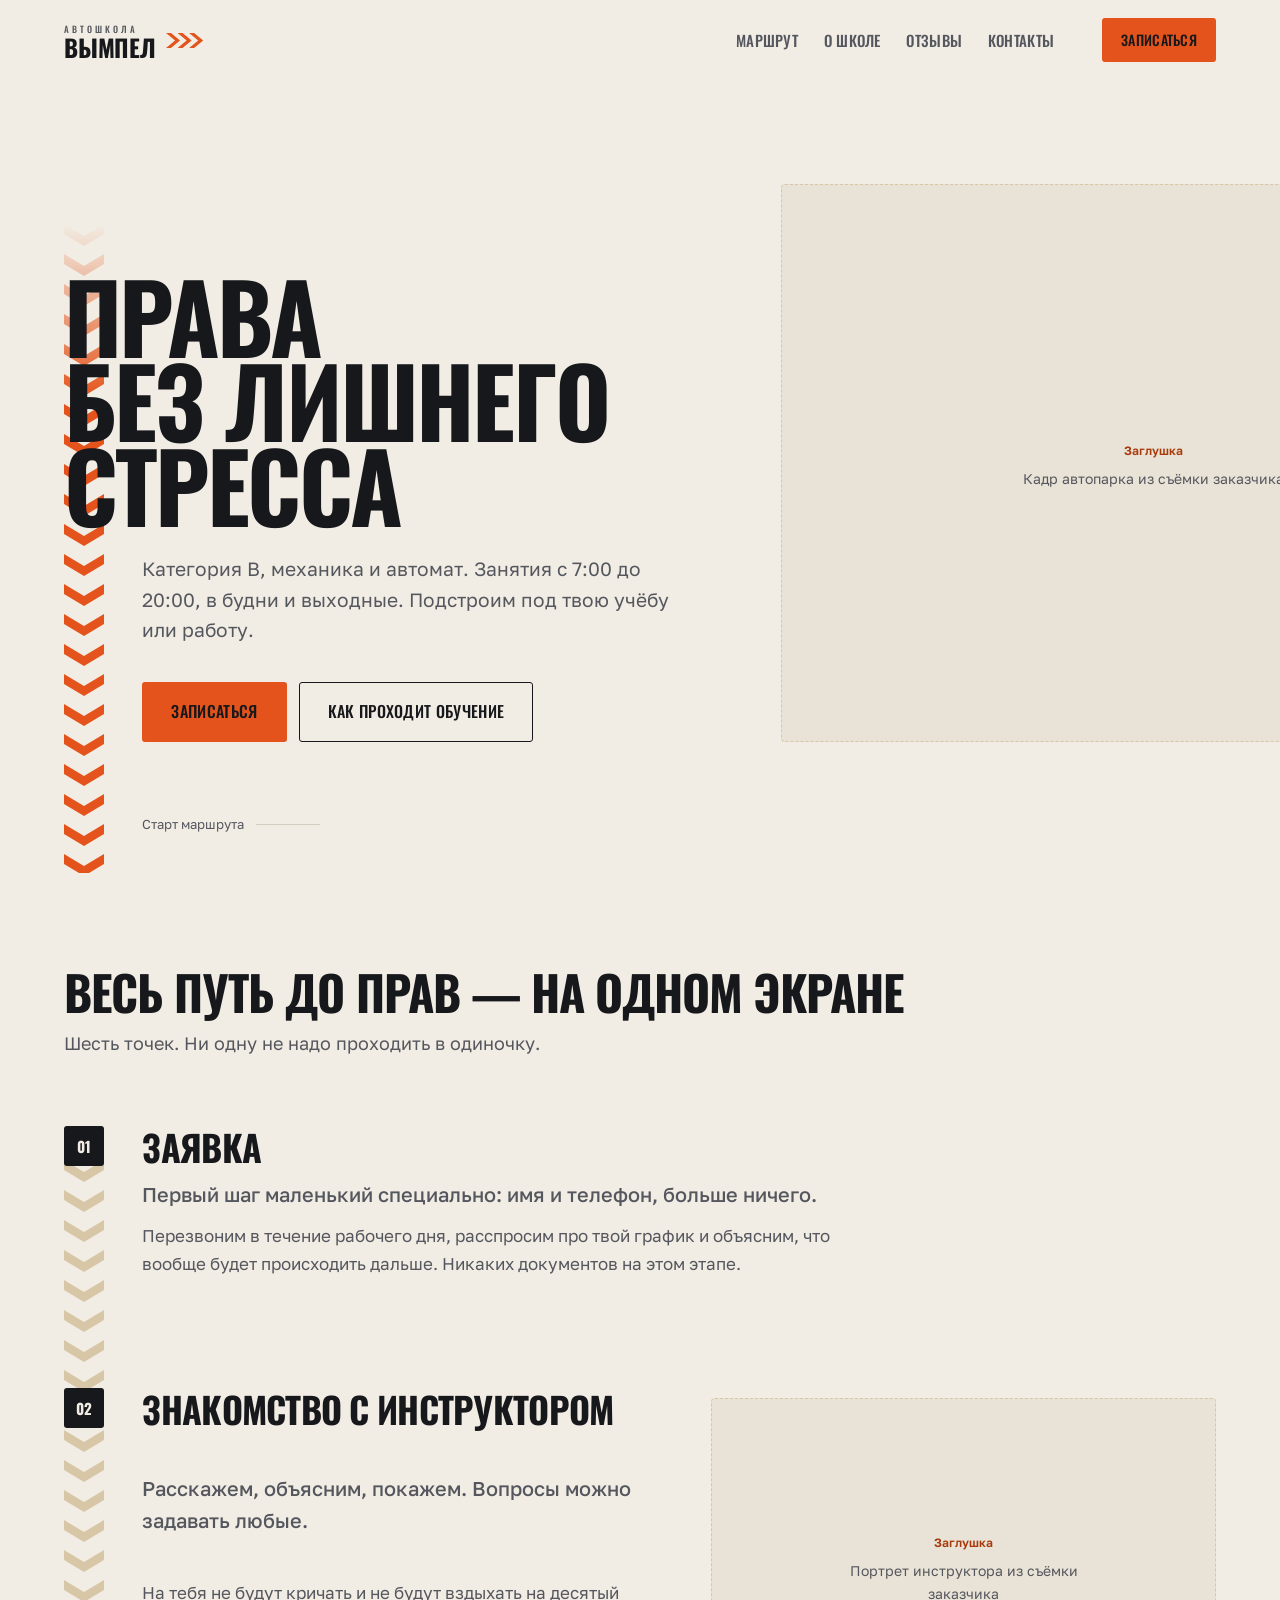
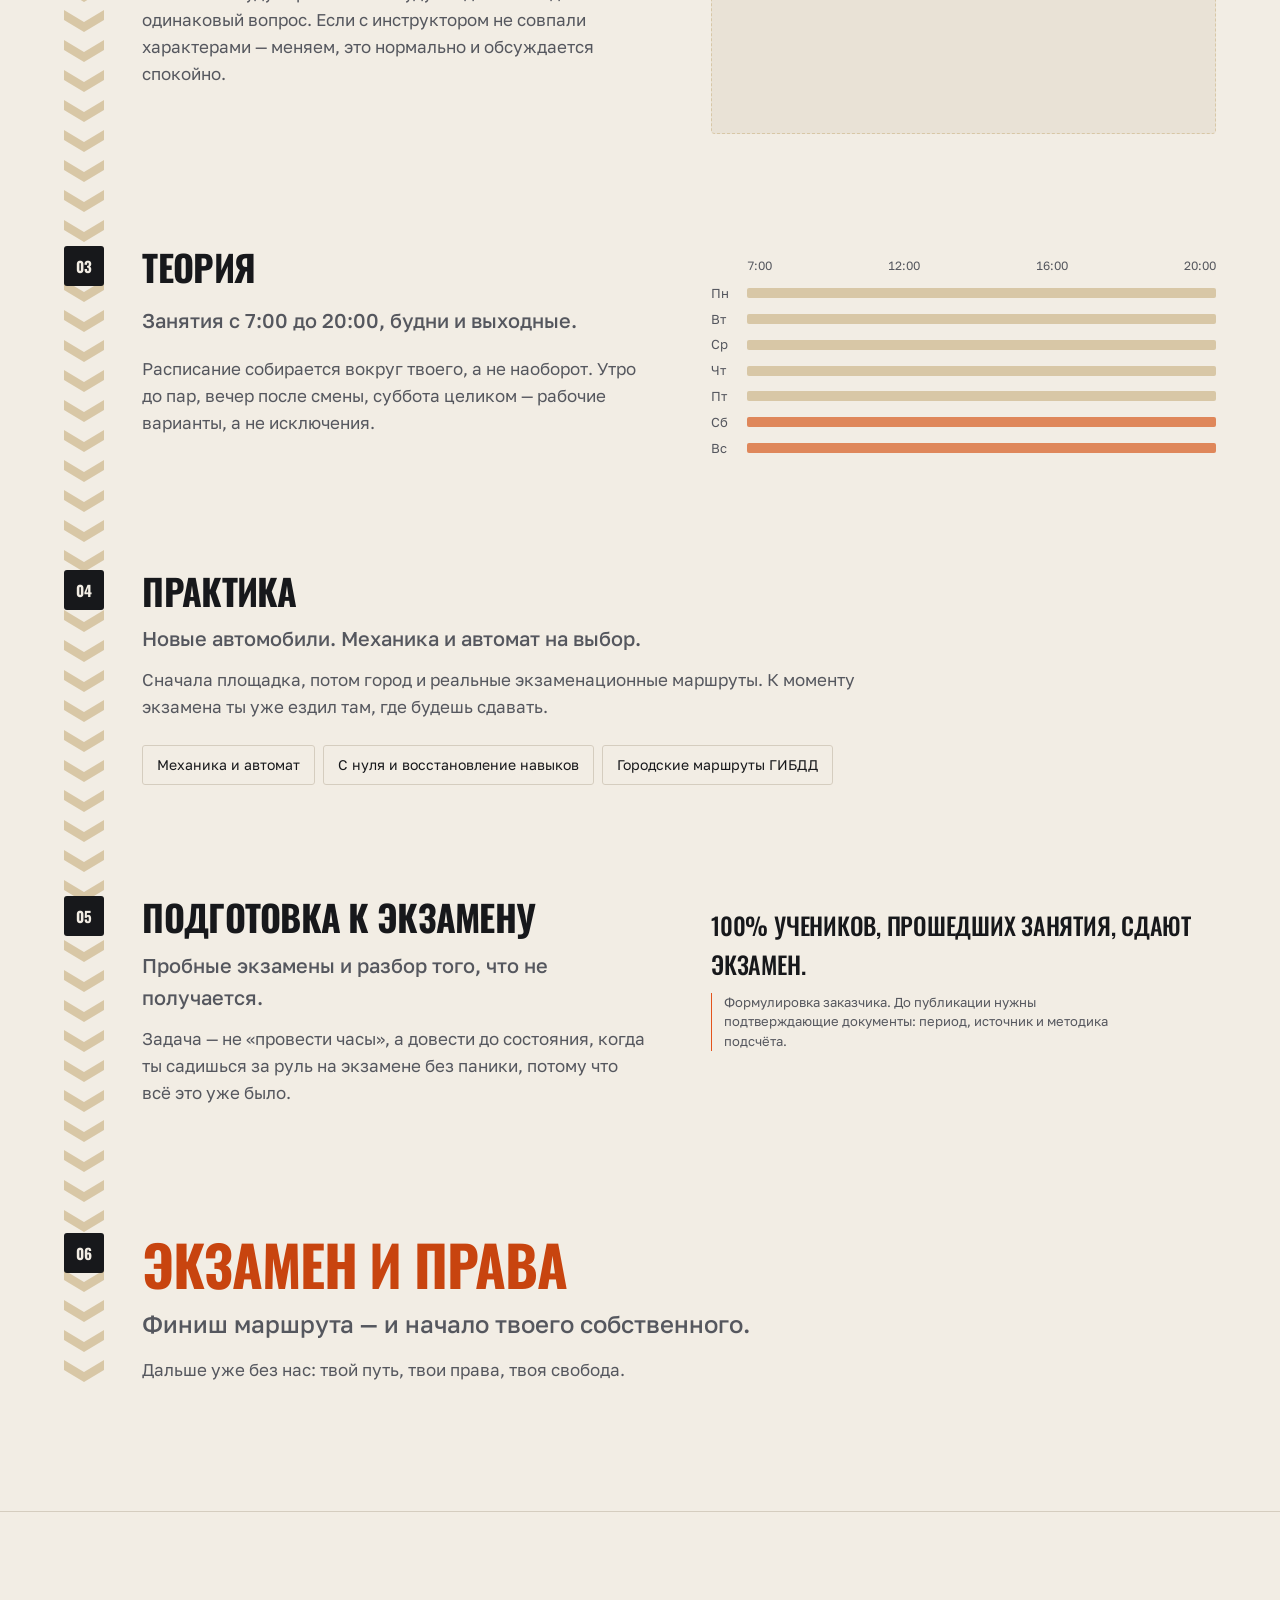
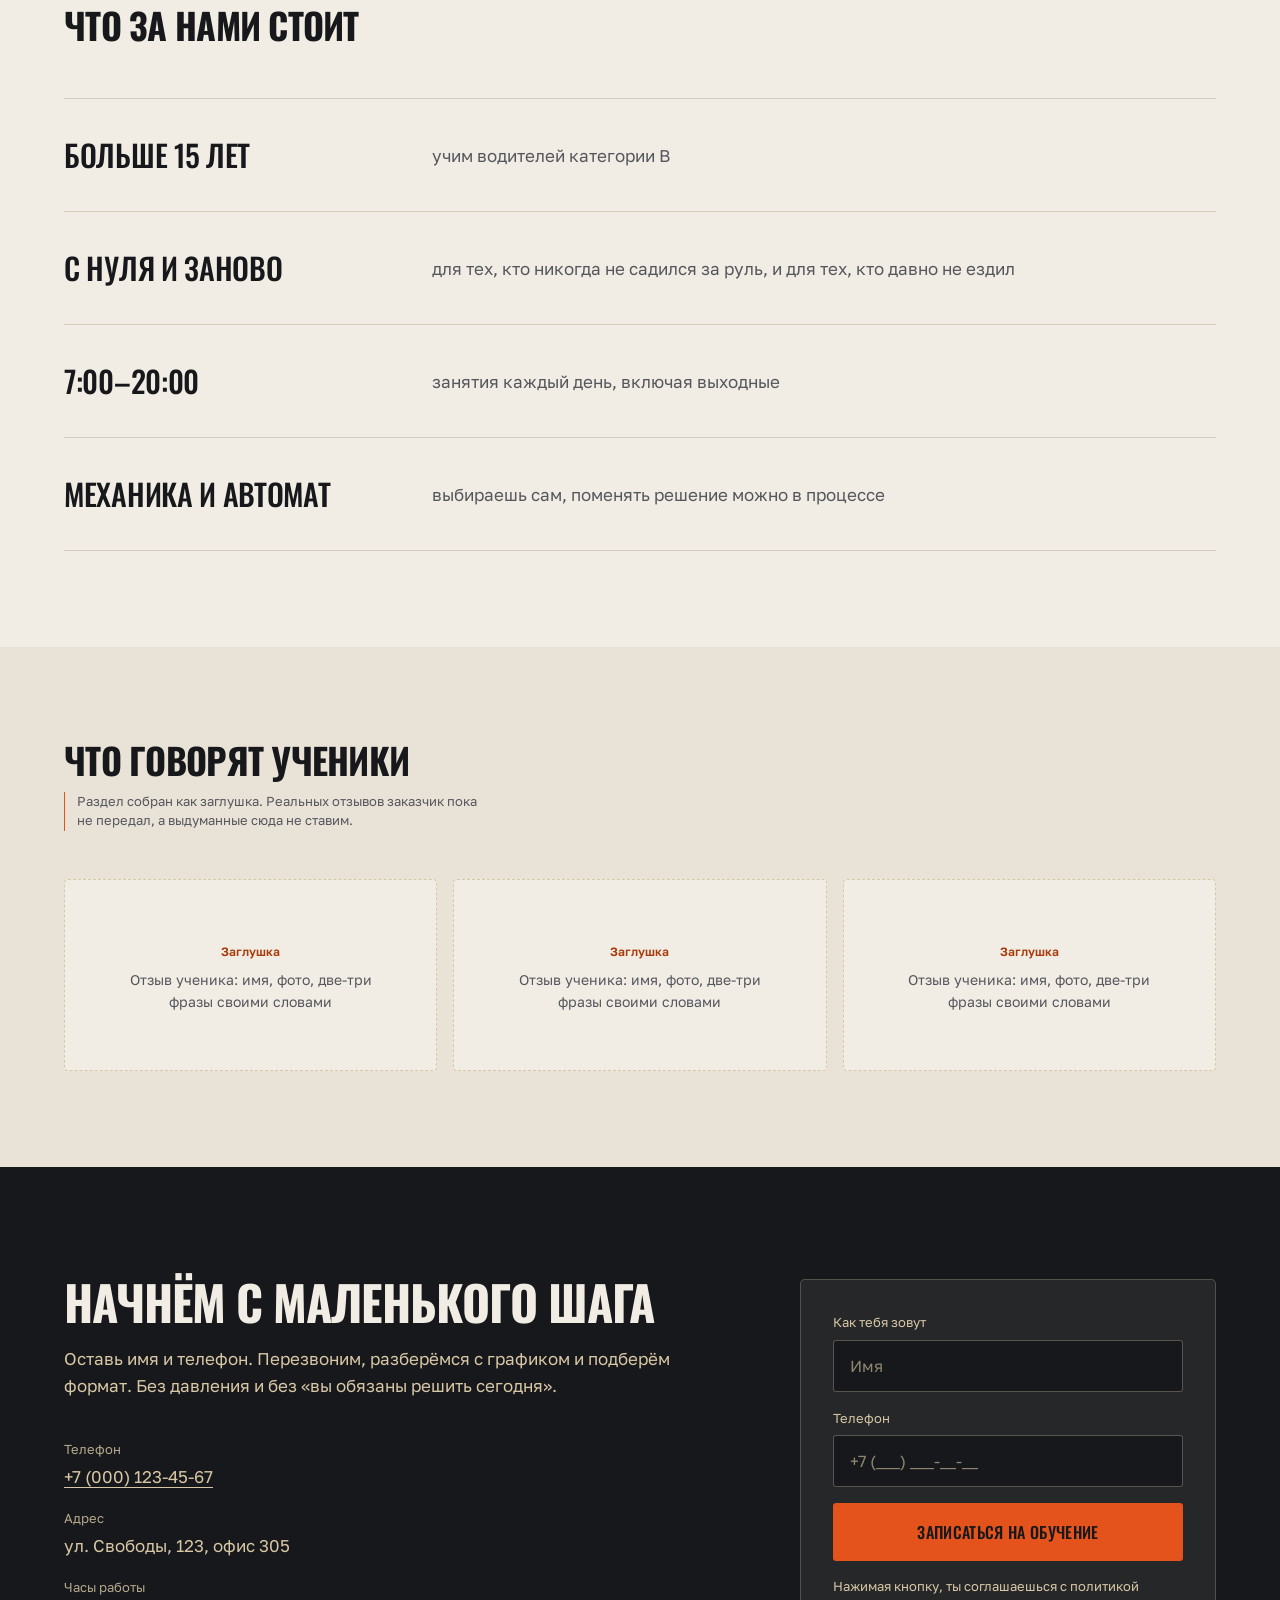
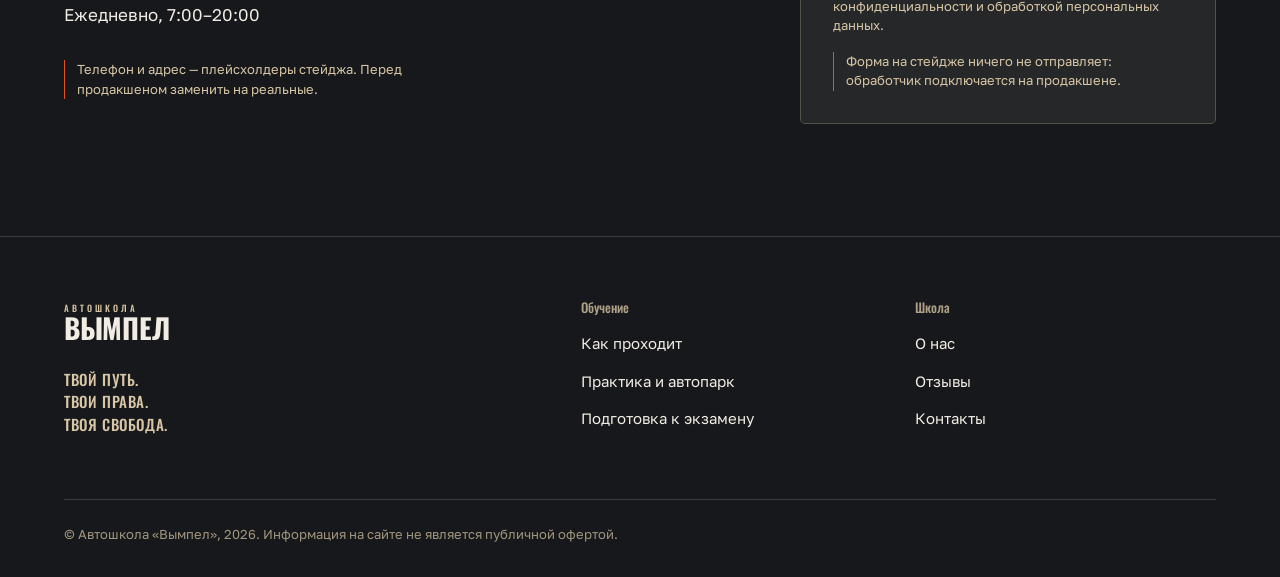
==== commit d880c220: "Apply finish-review fixes to the landing page The first viewport now keeps its own contract: the her" ====
--- a/site/index.html
+++ b/site/index.html
@@ -134,7 +134,7 @@
           </div>
         </li>
 
-        <li class="stop" data-stop>
+        <li class="stop" id="practice" data-stop>
           <div class="stop__marker" aria-hidden="true"><span>04</span></div>
           <div class="stop__body">
             <h3>Практика</h3>
@@ -149,7 +149,7 @@
           </div>
         </li>
 
-        <li class="stop stop--split" data-stop>
+        <li class="stop stop--split" id="exam-prep" data-stop>
           <div class="stop__marker" aria-hidden="true"><span>05</span></div>
           <div class="stop__body">
             <h3>Подготовка к экзамену</h3>
@@ -291,9 +291,8 @@
         <h3>Обучение</h3>
         <ul>
           <li><a href="#route">Как проходит</a></li>
-          <li><a href="#route">Категория B</a></li>
-          <li><a href="#route">Механика и автомат</a></li>
-          <li><a href="#route">Восстановление навыков</a></li>
+          <li><a href="#practice">Практика и автопарк</a></li>
+          <li><a href="#exam-prep">Подготовка к экзамену</a></li>
         </ul>
       </div>
       <div>
--- a/site/styles.css
+++ b/site/styles.css
@@ -86,7 +86,7 @@
   transition: background-color .28s var(--ease), transform .28s var(--ease), color .28s var(--ease);
 }
 .btn--primary { --btn-bg: var(--orange); --btn-fg: var(--ink); }
-.btn--primary:hover { --btn-bg: var(--orange-deep); --btn-fg: var(--paper); transform: translateY(-2px); }
+.btn--primary:hover { --btn-bg: var(--ink); --btn-fg: var(--orange); transform: translateY(-2px); }
 .btn--ghost { border-color: var(--ink); }
 .btn--ghost:hover { background: var(--ink); color: var(--paper); transform: translateY(-2px); }
 .btn--sm { padding: .625rem 1.125rem; font-size: .875rem; }
@@ -135,9 +135,9 @@
 /* The band sits exactly where the route rail begins, so the hero road and the
    route are one road rather than two drawings of one. */
 .hero__road::before {
-  content: ""; position: absolute; left: 0; top: 34%; bottom: -4%;
+  content: ""; position: absolute; left: 0; top: 18%; bottom: -4%;
   width: var(--rail);
-  background-image: var(--chevron-sand);
+  background-image: var(--chevron-orange);
   background-size: 100% auto; background-repeat: repeat-y;
   -webkit-mask-image: linear-gradient(to bottom, transparent 0%, #000 26%);
   mask-image: linear-gradient(to bottom, transparent 0%, #000 26%);
@@ -153,6 +153,8 @@
 }
 
 .hero__title {
+  position: relative; z-index: 1;
+  margin-left: calc(-1 * (var(--rail) + clamp(1.25rem, 3vw, 2.5rem)));
   font-size: clamp(2.75rem, 9.2vw, 6rem);
   line-height: .88; letter-spacing: -0.028em;
   margin-bottom: 1.75rem;
@@ -167,8 +169,7 @@
   max-width: var(--wrap); margin: clamp(2.5rem, 6vw, 4.5rem) auto 0;
   padding-left: calc(var(--rail) + clamp(1.25rem, 3vw, 2.5rem));
   padding-bottom: clamp(1.5rem, 3vw, 2.5rem);
-  font-family: Oswald, sans-serif; font-size: .75rem; letter-spacing: .3em;
-  text-transform: uppercase; color: var(--ink-soft);
+  font-size: .8125rem; color: var(--ink-soft);
 }
 .hero__start span { display: inline-flex; align-items: center; gap: .75rem; }
 .hero__start span::after { content: ""; width: 64px; height: 1px; background: var(--line); }
@@ -183,8 +184,7 @@
 }
 .slot__tag {
   display: inline-block; margin-bottom: .5rem;
-  font-family: Oswald, sans-serif; font-size: .625rem; letter-spacing: .26em;
-  text-transform: uppercase; color: var(--orange-deep);
+  font-size: .75rem; font-weight: 600; color: #a83a0b;
 }
 .slot__note { font-size: .875rem; color: var(--ink-soft); margin: 0; max-width: 30ch; }
 
@@ -209,7 +209,7 @@
   background-size: 100% auto; background-repeat: repeat-y;
 }
 .road__fill {
-  position: absolute; inset: 0 0 auto 0; height: var(--progress, 0%);
+  position: absolute; inset: 0 0 auto 0; height: 0;
   background-image: var(--chevron-orange);
   background-size: 100% auto; background-repeat: repeat-y;
   overflow: hidden;
@@ -323,8 +323,7 @@
 .signup__contacts { list-style: none; margin: 2.5rem 0 0; padding: 0; display: grid; gap: 1.125rem; }
 .signup__contacts li { display: grid; gap: .1875rem; }
 .signup__label {
-  font-family: Oswald, sans-serif; font-size: .6875rem; letter-spacing: .26em;
-  text-transform: uppercase; color: color-mix(in srgb, var(--sand) 75%, var(--ink));
+  font-size: .8125rem; color: color-mix(in srgb, var(--sand) 82%, var(--ink));
 }
 .signup__contacts a { color: var(--paper); }
 .signup [data-placeholder] { color: var(--sand); }
@@ -334,8 +333,7 @@
 .field { margin-bottom: 1rem; }
 .field label {
   display: block; margin-bottom: .4375rem;
-  font-family: Oswald, sans-serif; font-size: .6875rem; letter-spacing: .22em;
-  text-transform: uppercase; color: var(--sand);
+  font-size: .8125rem; color: var(--sand);
 }
 .field input {
   width: 100%; padding: .9375rem 1rem;
@@ -365,7 +363,7 @@
 .foot__brand .logo__sup { display: block; color: var(--sand); }
 .foot__tag { margin-top: 1.25rem; font-family: Oswald, sans-serif; text-transform: uppercase; font-size: .9375rem; letter-spacing: .04em; line-height: 1.5; color: var(--sand); }
 .foot__nav { display: grid; grid-template-columns: repeat(auto-fit, minmax(11rem, 1fr)); gap: 2rem; }
-.foot__nav h3 { font-size: .6875rem; letter-spacing: .26em; color: color-mix(in srgb, var(--sand) 70%, var(--ink)); margin-bottom: 1rem; font-weight: 500; }
+.foot__nav h3 { font-size: .8125rem; letter-spacing: 0; text-transform: none; color: color-mix(in srgb, var(--sand) 78%, var(--ink)); margin-bottom: 1rem; font-weight: 500; }
 .foot__nav ul { list-style: none; margin: 0; padding: 0; display: grid; gap: .625rem; }
 .foot__nav a { color: var(--paper); text-decoration: none; font-size: .9375rem; }
 .foot__nav a:hover { text-decoration: underline; }
@@ -375,13 +373,11 @@
    Nothing is hidden waiting for JS. Elements ship visible; the animation only
    plays for the ones the observer catches on their way into the viewport. */
 @media (prefers-reduced-motion: no-preference) {
-  .stop[data-seen] .stop__body,
-  .facts__item[data-seen],
-  .review[data-seen] { animation: rise .7s var(--ease) both; }
-}
-@keyframes rise {
-  from { opacity: 0; transform: translateY(20px); filter: blur(3px); }
-  to { opacity: 1; transform: none; filter: blur(0); }
+  .stop[data-seen] .stop__body { animation: pull-in .68s var(--ease) both; }
+}
+@keyframes pull-in {
+  from { opacity: 0; transform: translateX(-22px); }
+  to { opacity: 1; transform: none; }
 }
 
 /* ---------- responsive ---------- */
@@ -396,8 +392,14 @@
 
 @media (max-width: 640px) {
   :root { --rail: 28px; }
-  .nav__links { display: none; }
+  .nav { flex-wrap: wrap; row-gap: .625rem; padding-bottom: .75rem; }
   .nav .btn--sm { margin-left: auto; }
+  .nav__links {
+    order: 3; width: 100%; margin-left: 0;
+    justify-content: space-between; gap: .5rem;
+    padding-top: .625rem; border-top: 1px solid var(--line);
+  }
+  .nav__links a { font-size: .8125rem; letter-spacing: 0; }
   .road,
   .hero__inner,
   .hero__start { padding-left: calc(var(--rail) + 1rem); }
@@ -410,5 +412,5 @@
 @media (prefers-reduced-motion: reduce) {
   html { scroll-behavior: auto; }
   *, *::before, *::after { animation-duration: .001ms !important; transition-duration: .001ms !important; }
-  .js .stop__body, .js .facts__item, .js .review { opacity: 1; transform: none; }
-}
+  .stop__body { opacity: 1; transform: none; }
+}
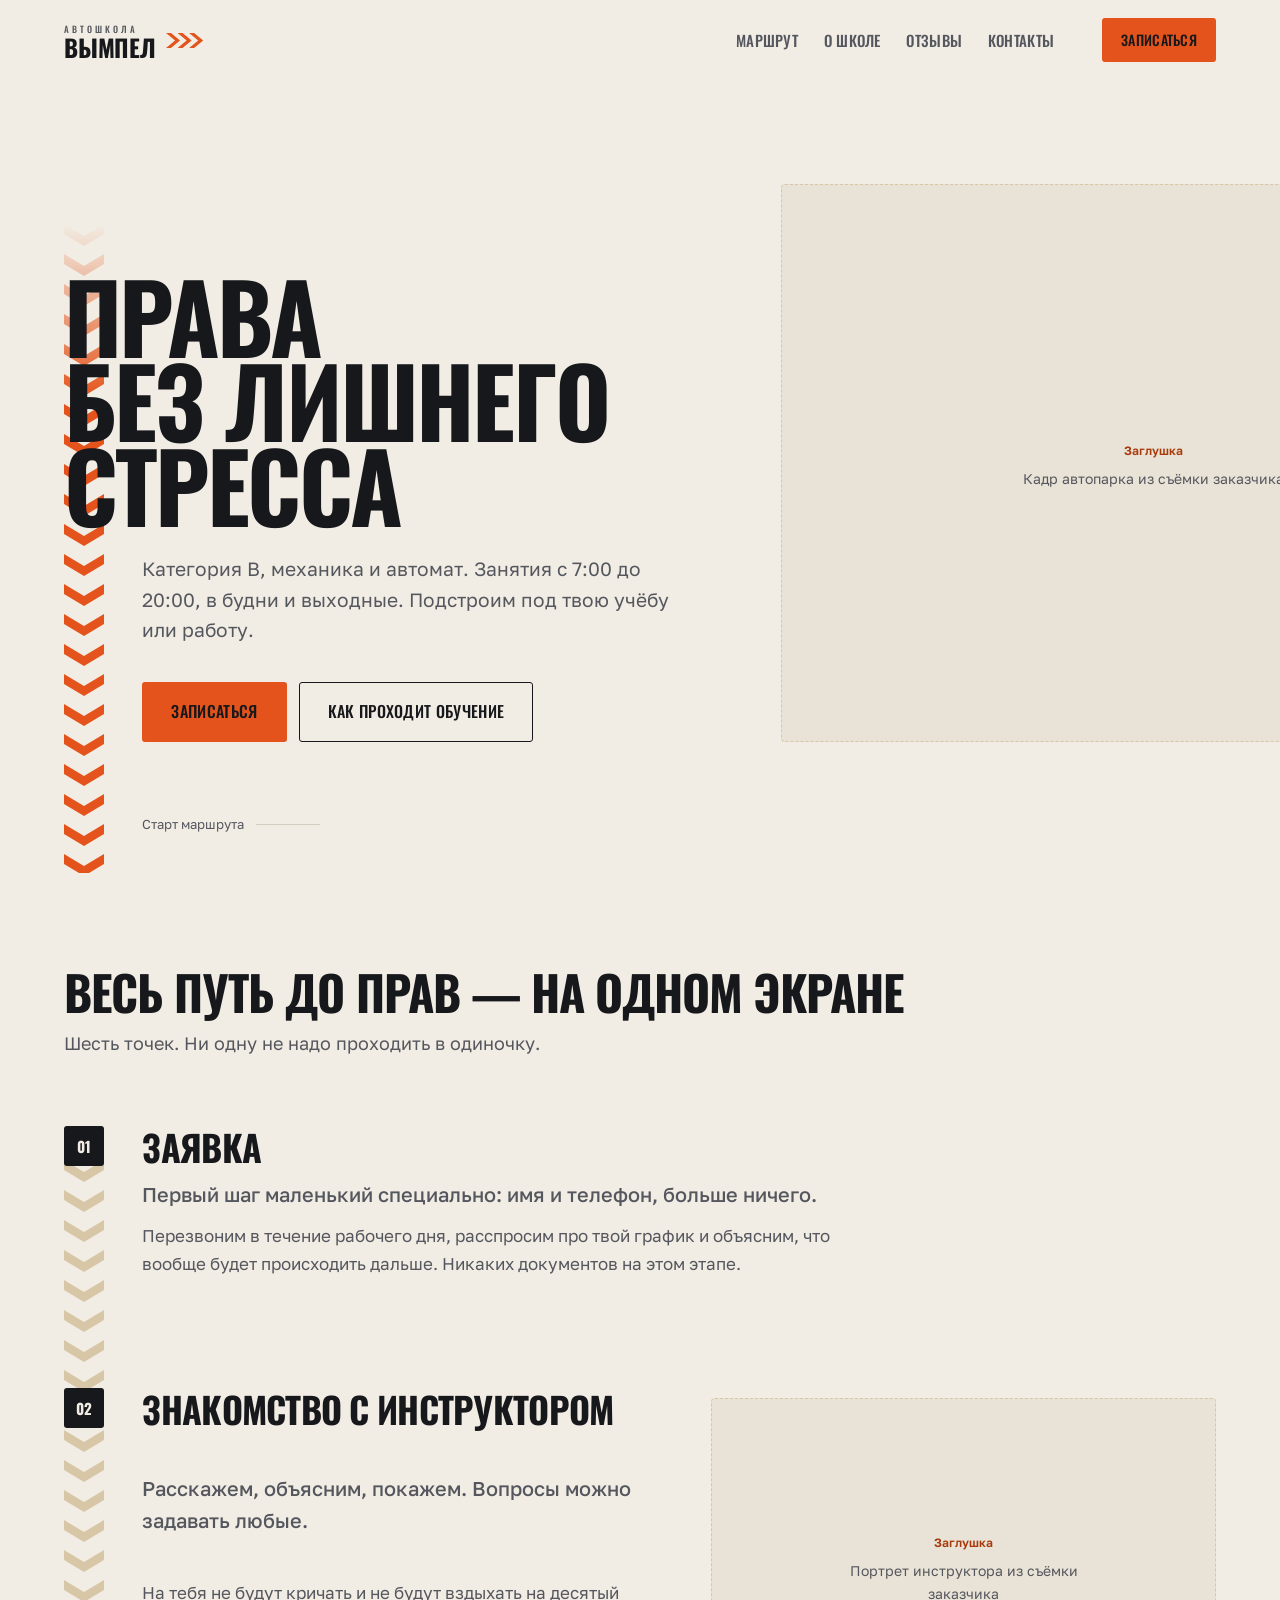
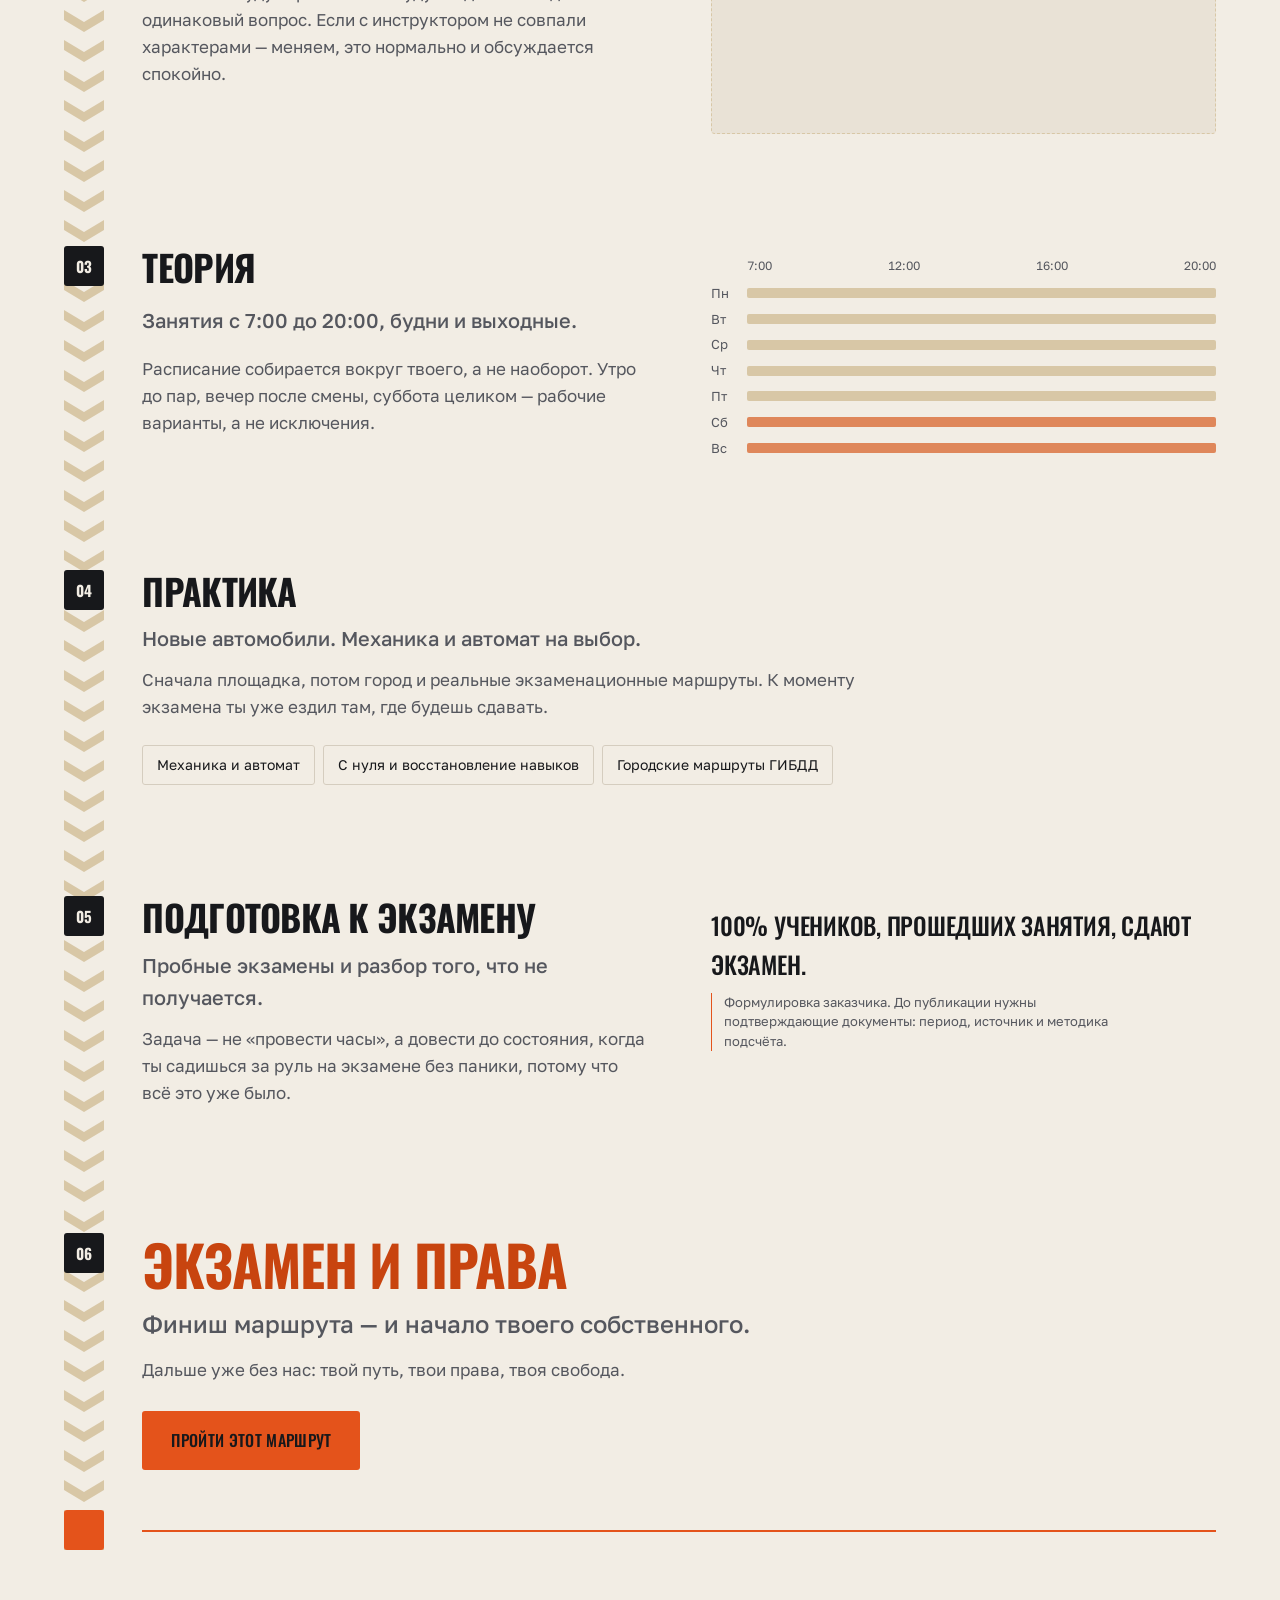
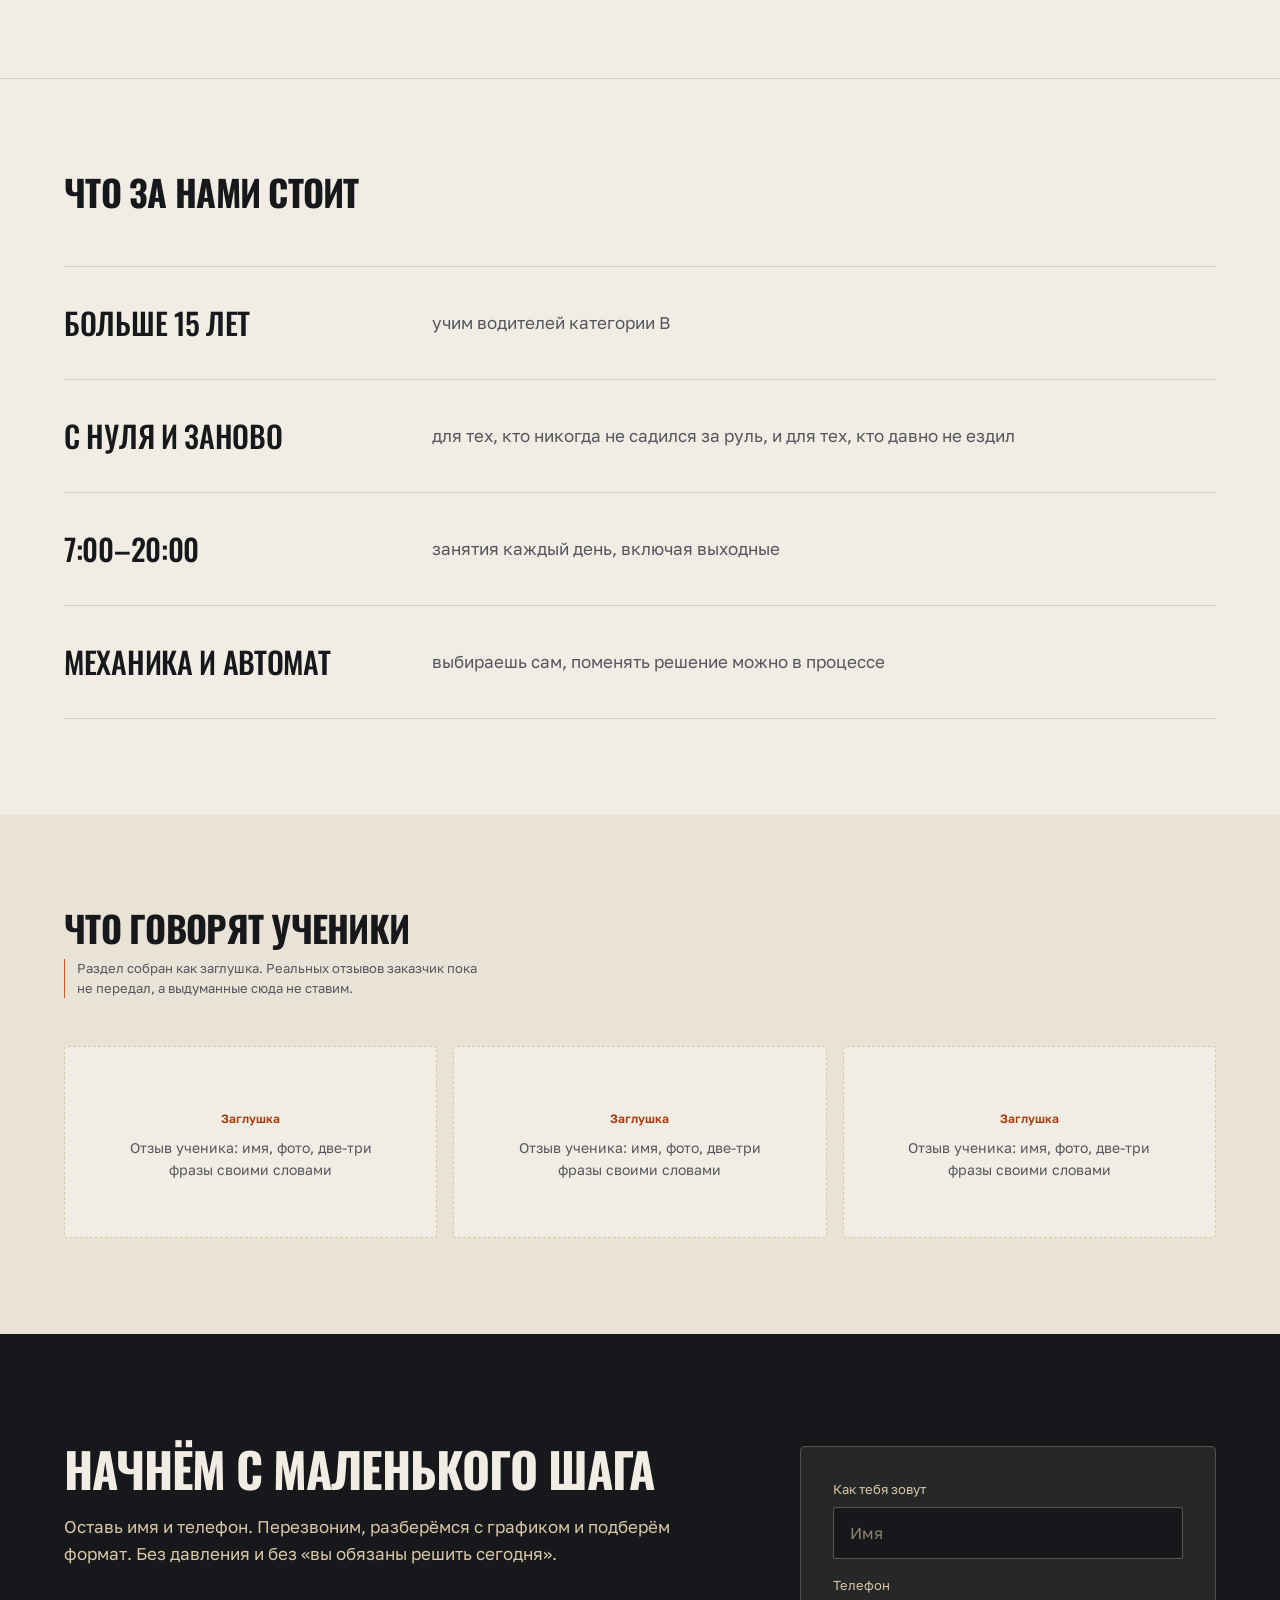
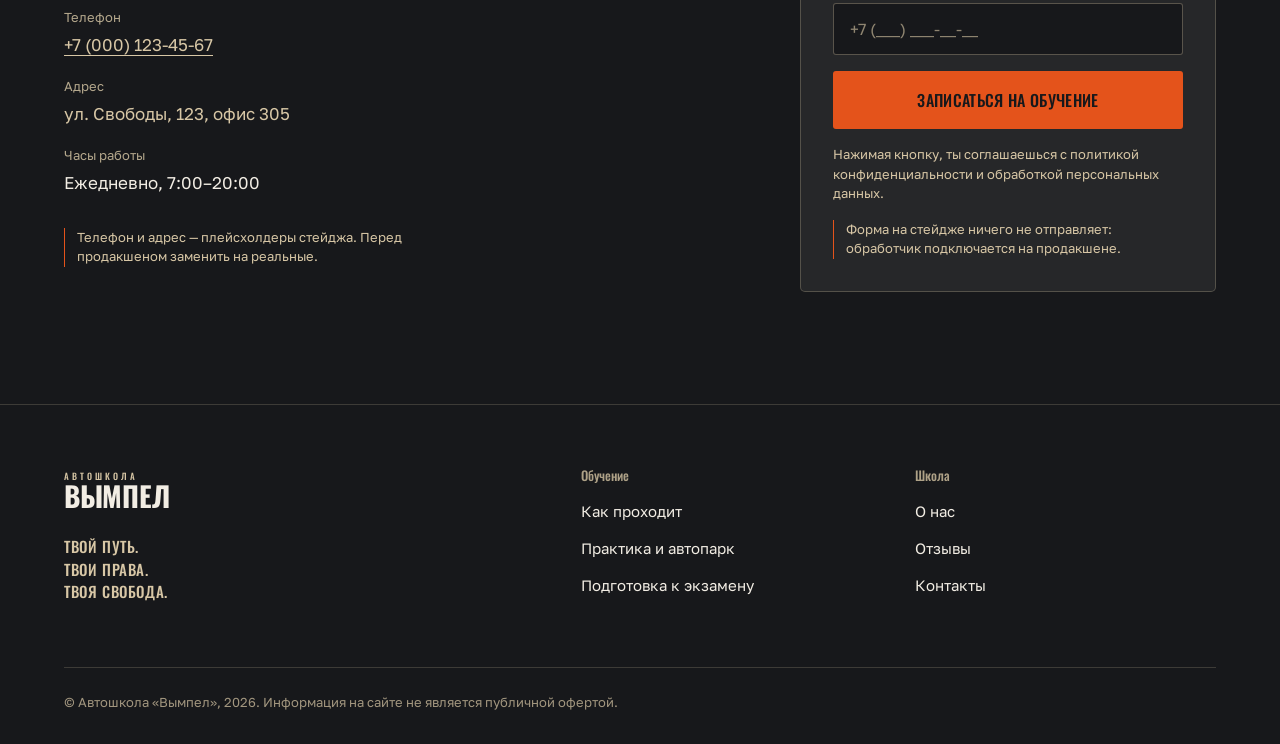
==== commit 39dd1236: "Give the route a finish, fix review regressions, add single-file build The reviewer's one material f" ====
--- a/site/index.html
+++ b/site/index.html
@@ -169,10 +169,12 @@
             <h3>Экзамен и права</h3>
             <p class="stop__lead">Финиш маршрута — и начало твоего собственного.</p>
             <p>Дальше уже без нас: твой путь, твои права, твоя свобода.</p>
+            <p class="finish-cta"><a class="btn btn--primary" href="#signup">Пройти этот маршрут</a></p>
           </div>
         </li>
 
       </ol>
+      <div class="road__finish" aria-hidden="true"></div>
     </div>
   </section>
 
--- a/site/styles.css
+++ b/site/styles.css
@@ -201,7 +201,26 @@
 .route__head h2 { font-size: clamp(1.75rem, 4.2vw, 3rem); margin-bottom: .875rem; }
 .route__head p { color: var(--ink-soft); font-size: 1.125rem; }
 
-.road { position: relative; max-width: var(--wrap); margin: 0 auto; padding-left: calc(var(--rail) + clamp(1.25rem, 3vw, 2.5rem)); }
+.road {
+  position: relative; max-width: var(--wrap); margin: 0 auto;
+  padding-left: calc(var(--rail) + clamp(1.25rem, 3vw, 2.5rem));
+  padding-bottom: calc(var(--rail) + 2.5rem);
+}
+
+/* The route terminates on a finish line rather than trailing off with the list. */
+.road__finish { position: absolute; left: 0; right: 0; bottom: 0; height: var(--rail); }
+.road__finish::before {
+  content: ""; position: absolute; left: 0; top: 0;
+  width: var(--rail); height: var(--rail);
+  background: var(--orange); border-radius: 3px;
+}
+.road__finish::after {
+  content: ""; position: absolute;
+  left: calc(var(--rail) + clamp(1.25rem, 3vw, 2.5rem)); right: 0;
+  top: calc(var(--rail) / 2); height: 2px; background: var(--orange);
+}
+
+.finish-cta { margin-top: 1.75rem; }
 
 .road__track {
   position: absolute; left: 0; top: 0; bottom: 0; width: var(--rail);
@@ -384,6 +403,7 @@
 @media (max-width: 900px) {
   .hero__inner { grid-template-columns: 1fr; align-items: start; min-height: 0; }
   .hero__shot { aspect-ratio: 16 / 10; min-height: 0; }
+  .hero__title { margin-left: 0; }
   .hero__road::before { top: 52%; }
   .signup__inner { grid-template-columns: 1fr; }
   .foot__inner { grid-template-columns: 1fr; }
@@ -412,5 +432,5 @@
 @media (prefers-reduced-motion: reduce) {
   html { scroll-behavior: auto; }
   *, *::before, *::after { animation-duration: .001ms !important; transition-duration: .001ms !important; }
-  .stop__body { opacity: 1; transform: none; }
-}
+  .stop__body { opacity: 1; transform: none; animation: none; }
+}
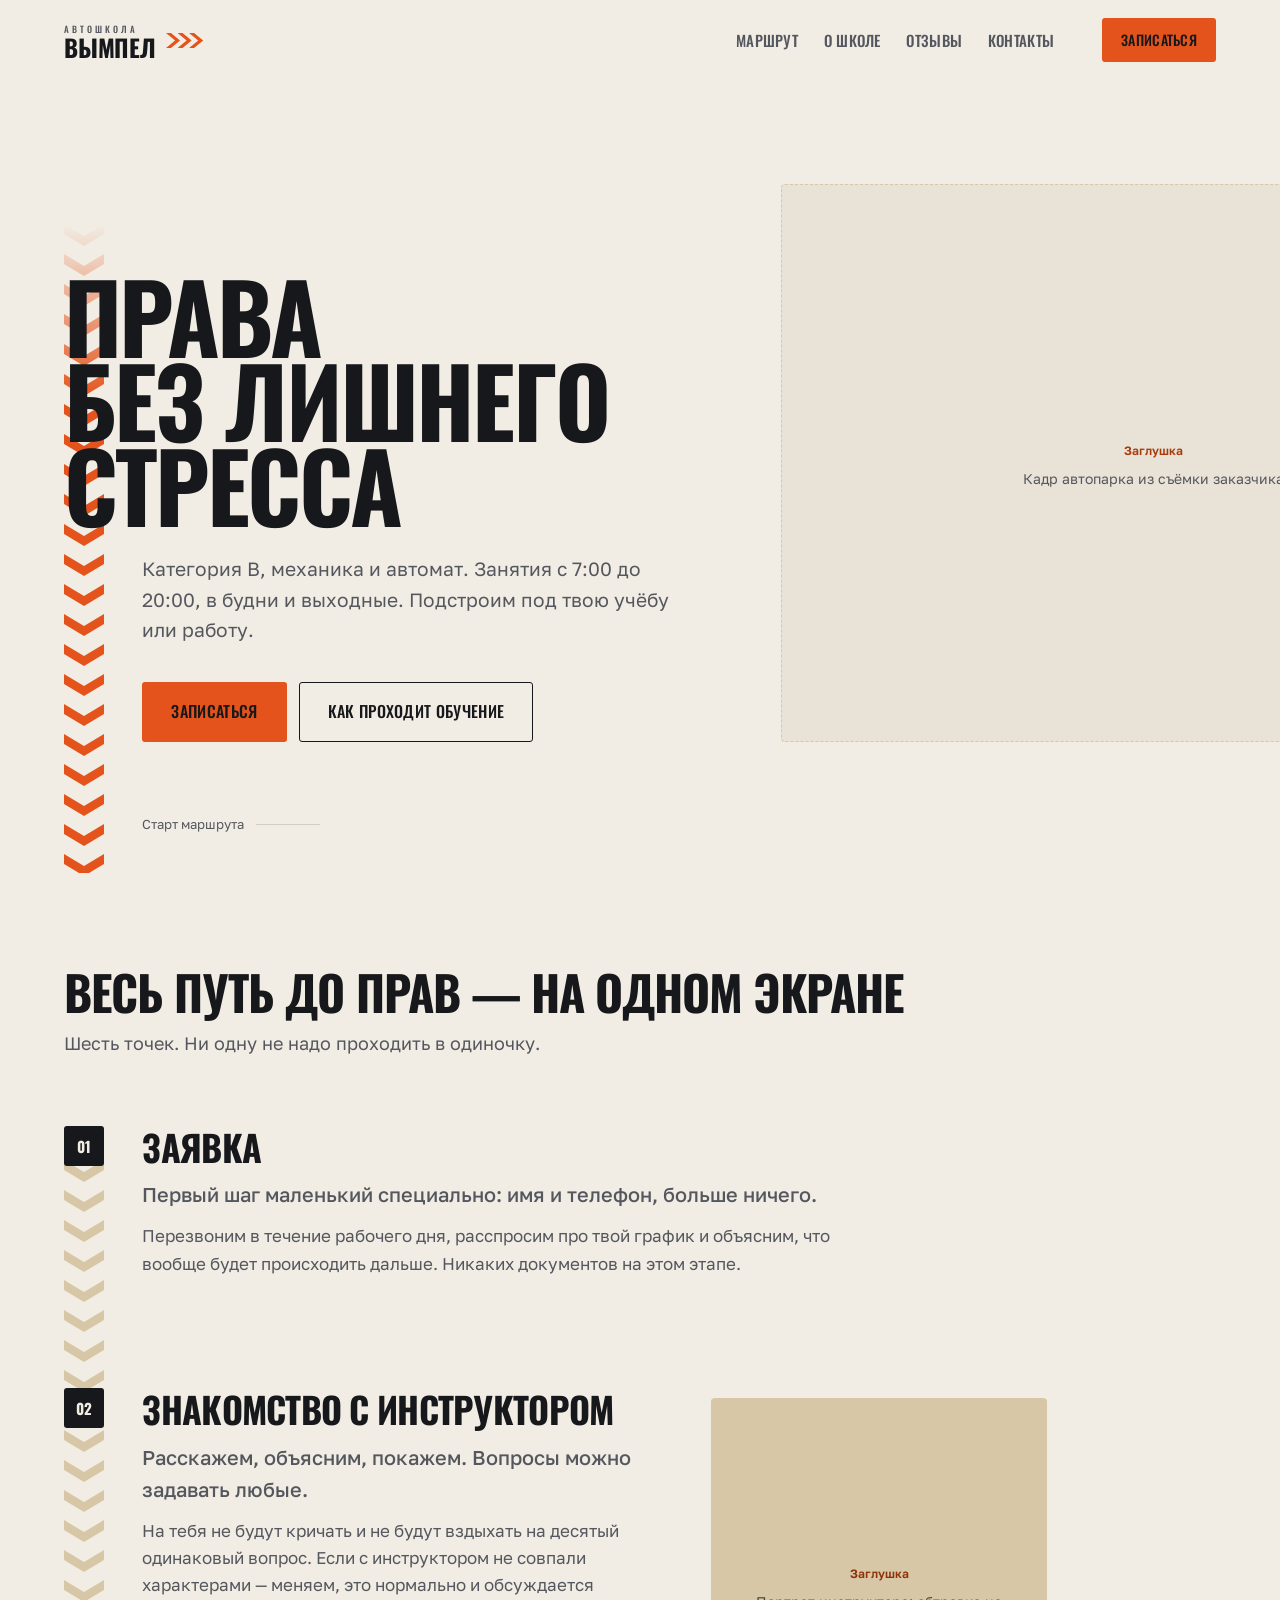
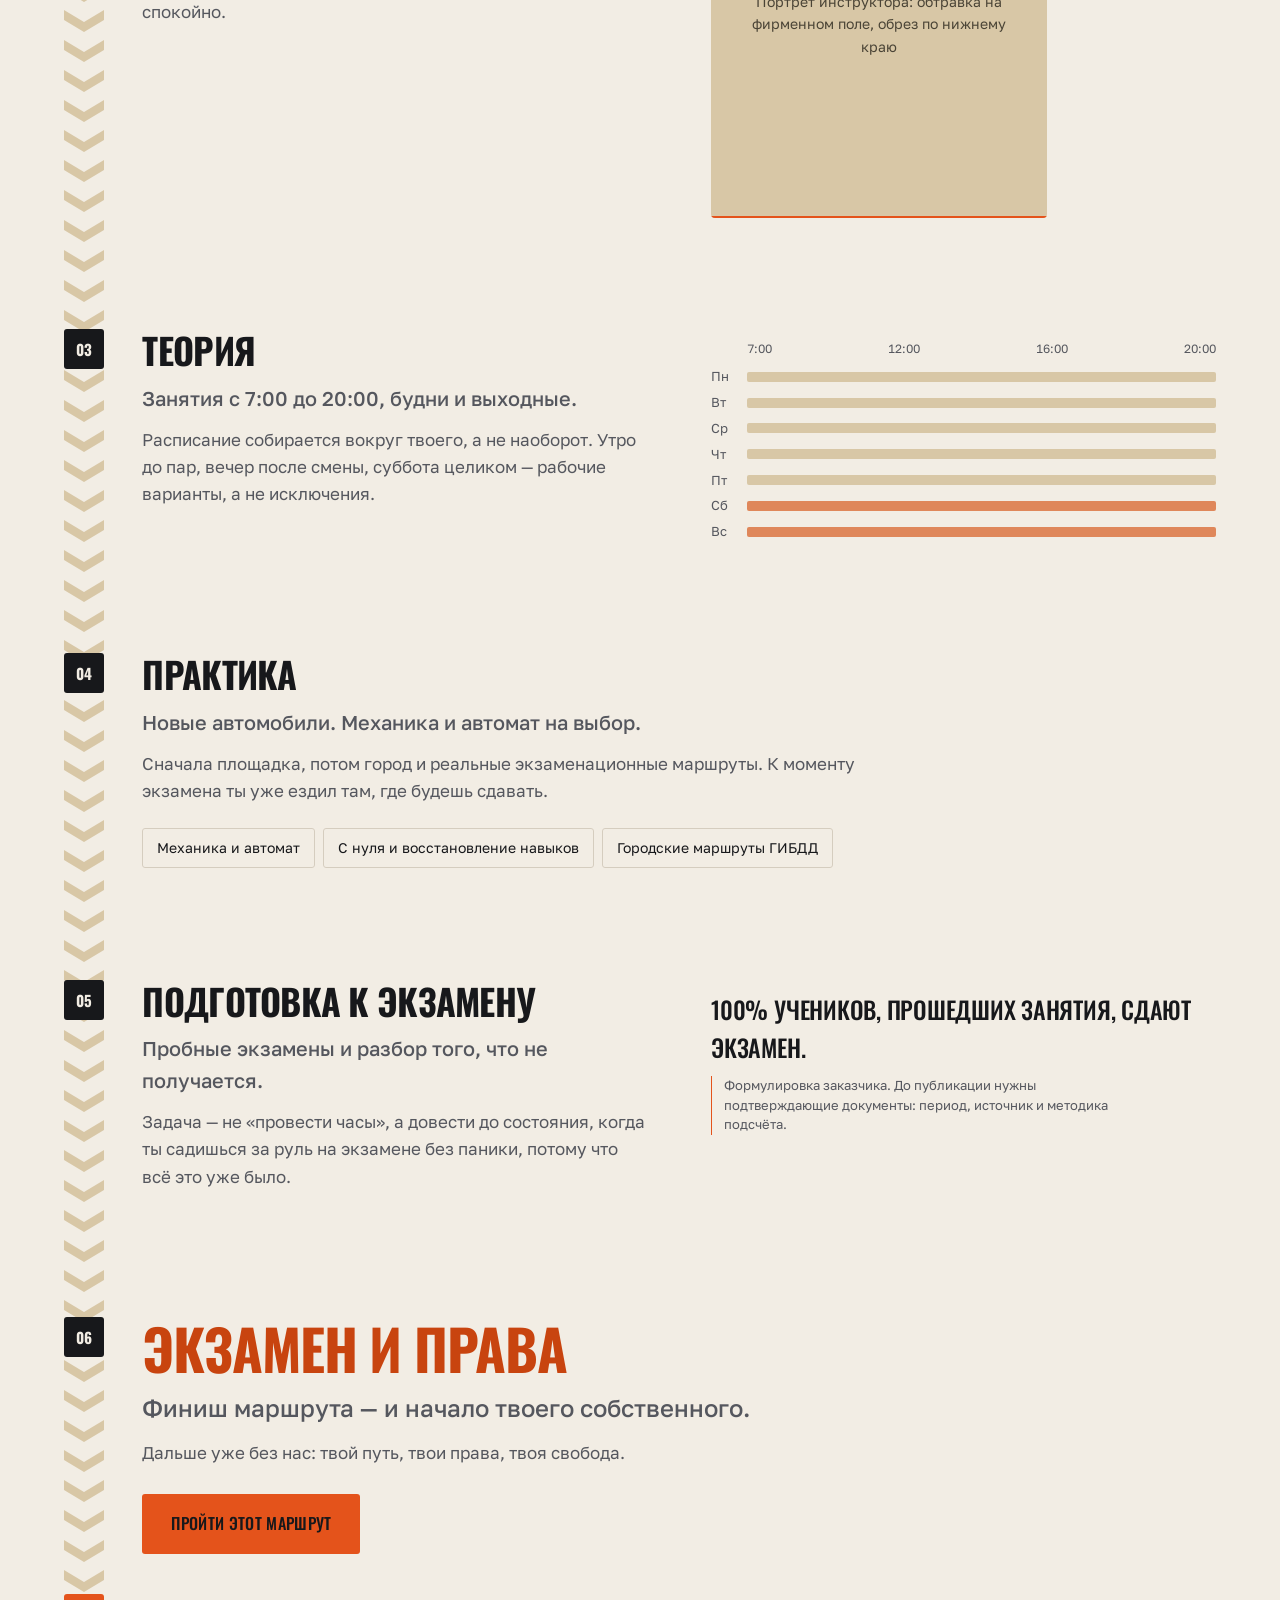
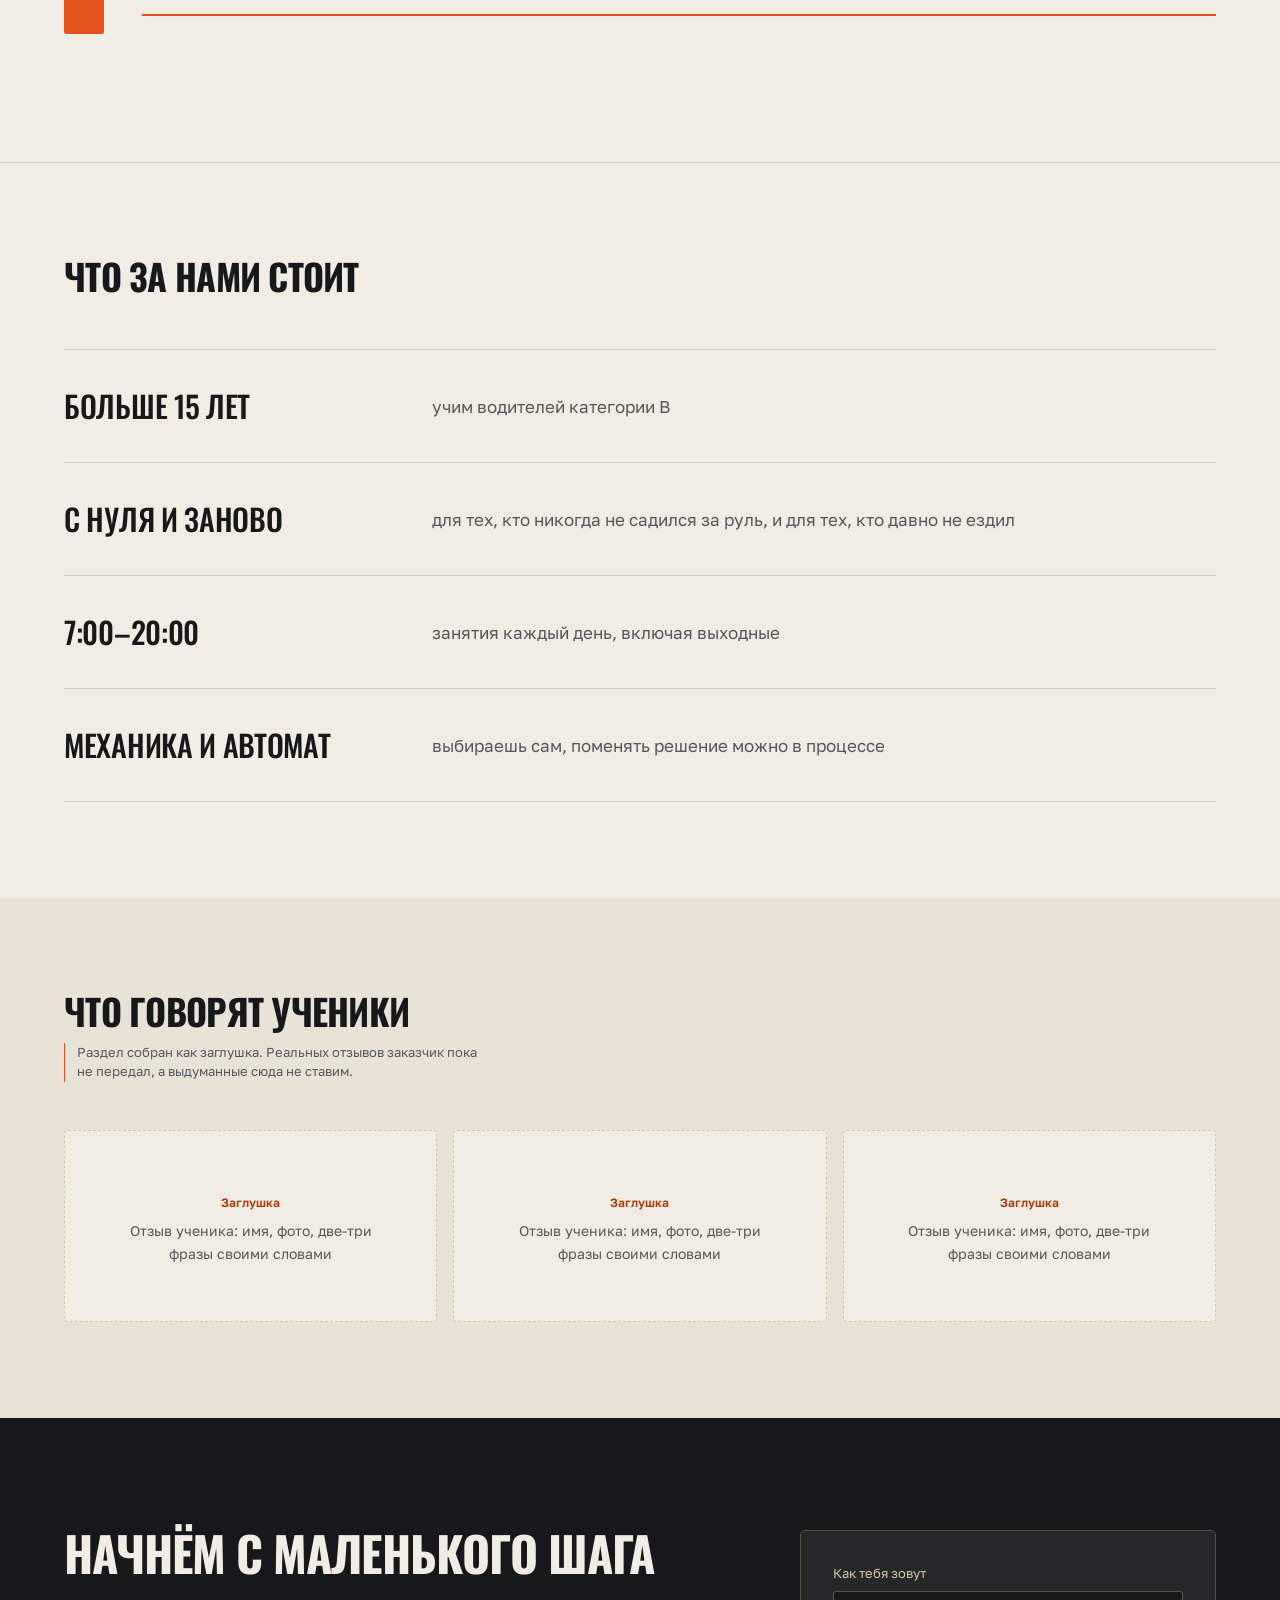
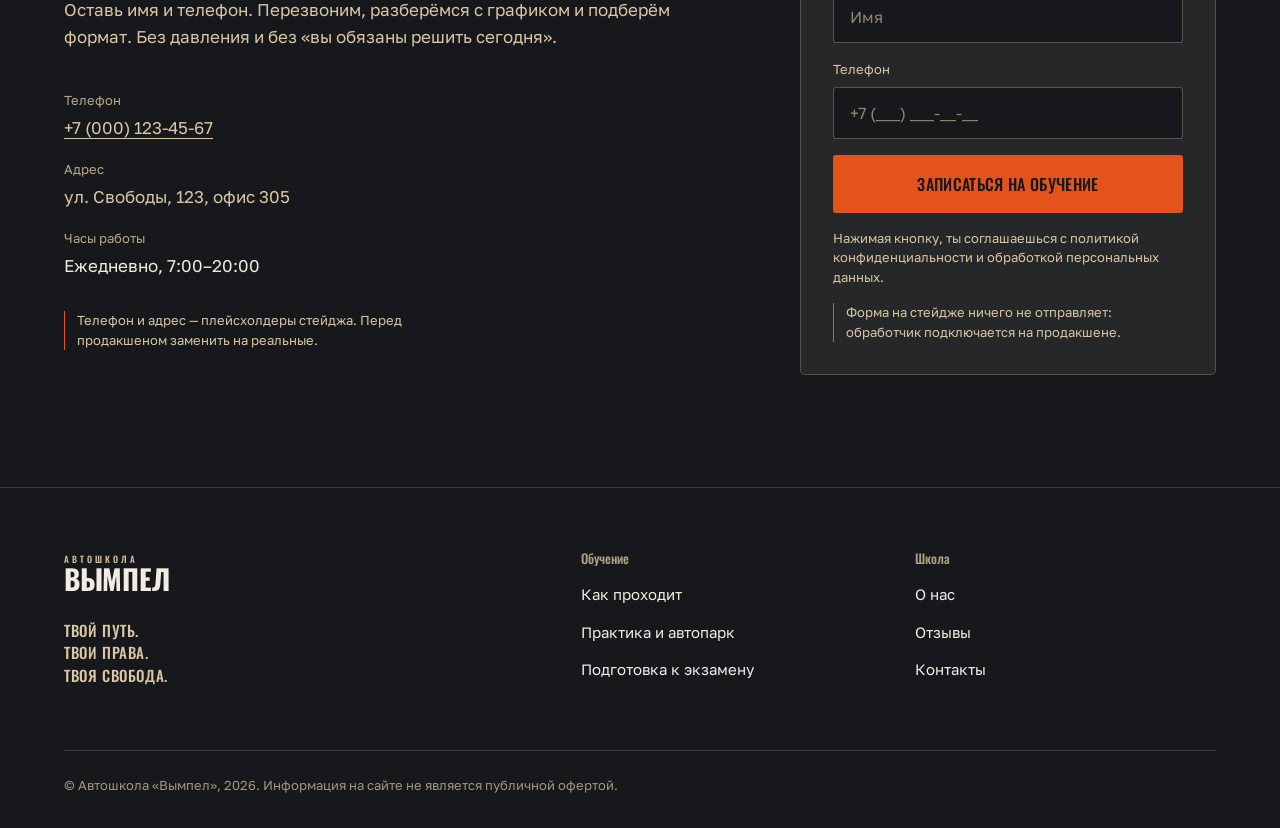
==== commit e5772f99: "Add the cut-out treatment for instructor photography People now enter the page as cut-outs standing " ====
--- a/site/index.html
+++ b/site/index.html
@@ -103,10 +103,14 @@
             <p>На тебя не будут кричать и не будут вздыхать на десятый одинаковый вопрос.
               Если с инструктором не совпали характерами — меняем, это нормально и
               обсуждается спокойно.</p>
-            <figure class="stop__shot slot" data-slot="Фото инструктора">
+            <figure class="stop__shot slot cutout" data-slot="Фото инструктора">
+              <!-- Замена на продакшене: удалить блок .slot__body и вставить
+                   <img src="instructor.png" alt="Инструктор автошколы «Вымпел»">
+                   Требования к файлу: PNG с прозрачным фоном, человек обтравлен
+                   по контуру, кадр по пояс, обрез по нижнему краю. -->
               <div class="slot__body">
                 <span class="slot__tag">Заглушка</span>
-                <p class="slot__note">Портрет инструктора из съёмки заказчика</p>
+                <p class="slot__note">Портрет инструктора: обтравка на фирменном поле, обрез по нижнему краю</p>
               </div>
             </figure>
           </div>
--- a/site/styles.css
+++ b/site/styles.css
@@ -188,6 +188,26 @@
 }
 .slot__note { font-size: .875rem; color: var(--ink-soft); margin: 0; max-width: 30ch; }
 
+/* People enter the page as cut-outs standing on a warm field, never as a photo
+   in a frame: the background of the client's footage is the weak part of it. */
+.cutout {
+  background: var(--sand); border: 0; border-radius: 4px;
+  padding: 0; overflow: hidden; position: relative;
+  display: grid; align-items: end; justify-items: center;
+  aspect-ratio: 4 / 5;
+}
+.cutout::after {
+  content: ""; position: absolute; left: 0; right: 0; bottom: 0;
+  height: 2px; background: var(--orange);
+}
+.cutout img {
+  display: block; width: 100%; height: 100%;
+  object-fit: contain; object-position: bottom;
+}
+.cutout .slot__body { align-self: center; padding: 1.5rem; }
+.cutout .slot__tag { color: #8f3208; }
+.cutout .slot__note { color: #4a4436; }
+
 [data-placeholder] { color: var(--ink-soft); }
 .claim__note, .signup__stage, .form__stage, .reviews__warn {
   display: block; font-size: .8125rem; line-height: 1.5;
@@ -252,7 +272,7 @@
 .stop__body p { color: var(--ink-soft); }
 .stop__lead { color: var(--ink); }
 
-.stop__shot { margin-top: 1.75rem; aspect-ratio: 3 / 2; max-width: 30rem; }
+.stop__shot { margin-top: 1.75rem; max-width: 30rem; }
 
 .stop--finish .stop__body h3 { color: var(--orange-deep); font-size: clamp(1.875rem, 5vw, 3.5rem); }
 .stop--finish .stop__lead { font-size: clamp(1.125rem, 2vw, 1.5rem); }
@@ -263,6 +283,7 @@
   .stop--split .stop__body {
     display: grid;
     grid-template-columns: minmax(0, 1fr) minmax(0, 1fr);
+    grid-template-rows: auto auto 1fr;
     column-gap: clamp(2rem, 5vw, 4.5rem);
     align-items: start;
   }
@@ -273,6 +294,7 @@
     grid-column: 2; grid-row: 1 / span 3;
     margin-top: .375rem; max-width: none; align-self: start;
   }
+  .stop--split .cutout { max-width: 21rem; }
 }
 
 .claim { margin-top: 1.5rem; }
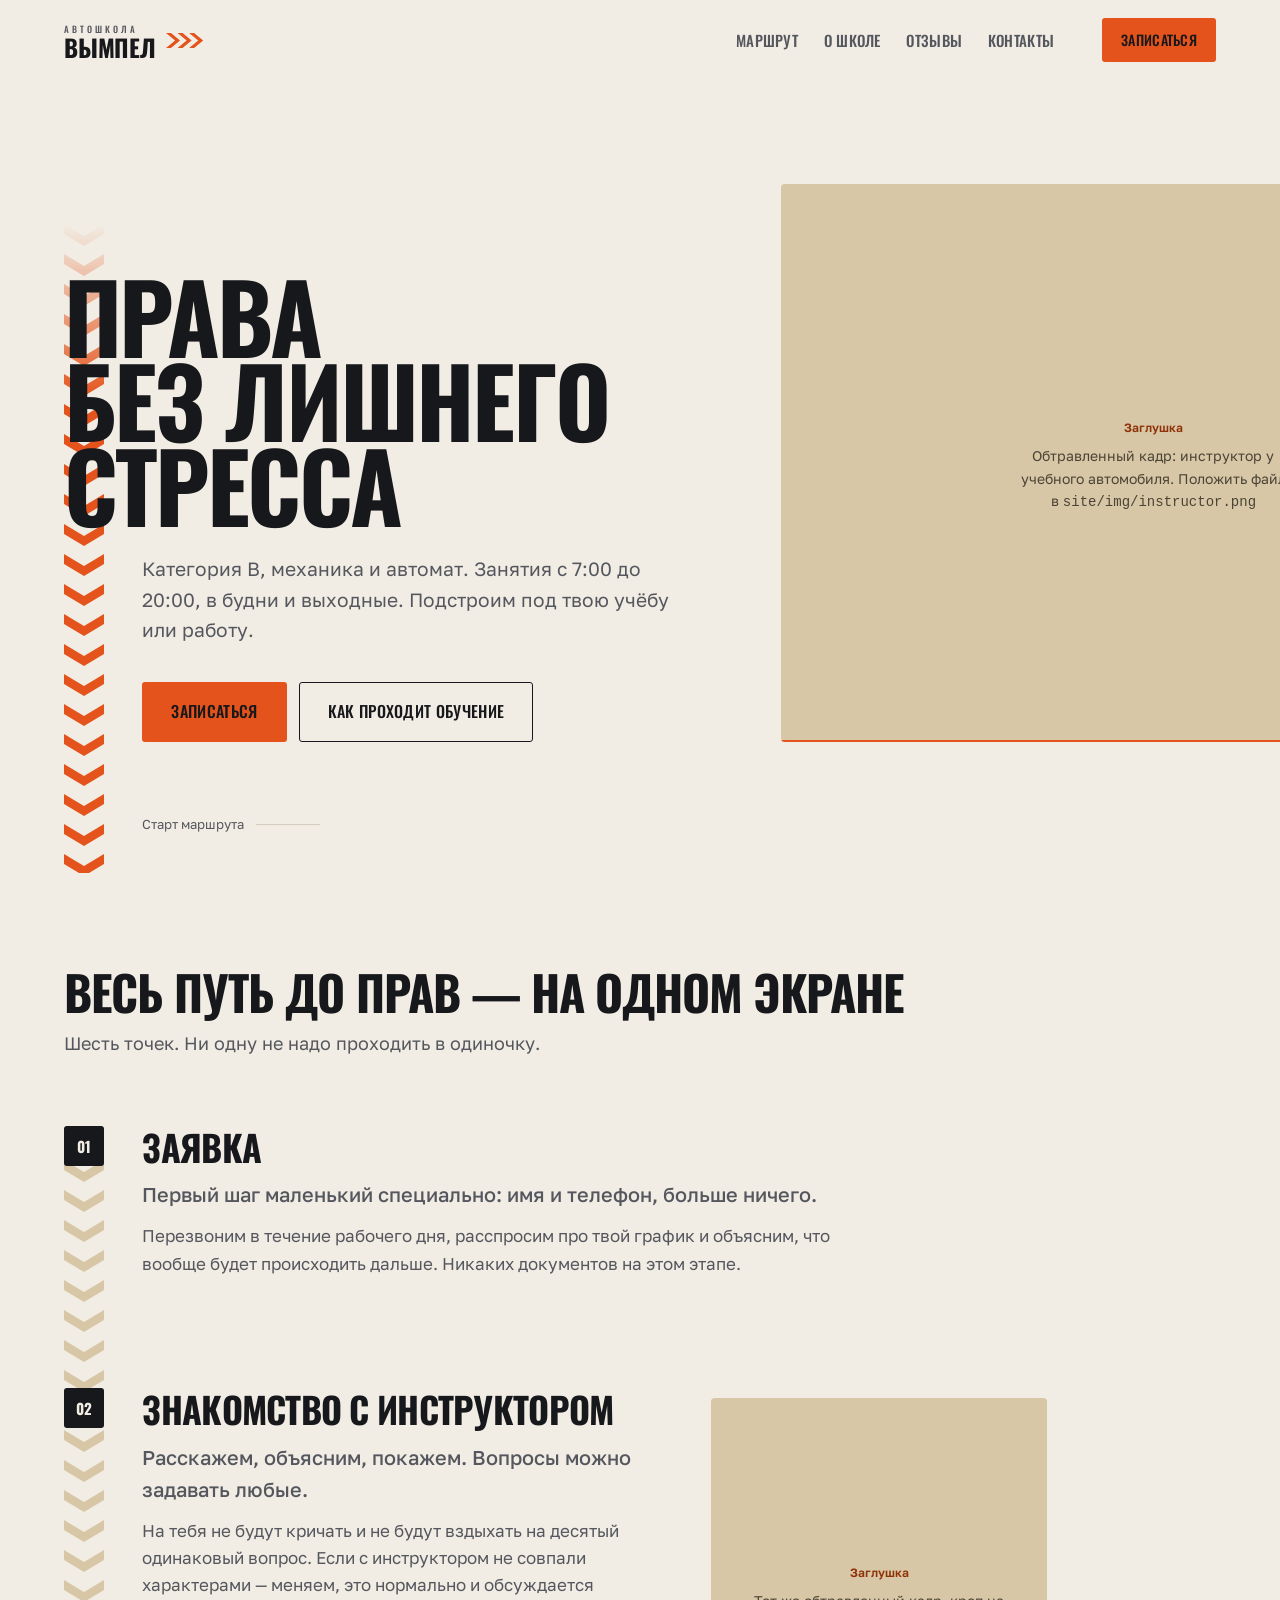
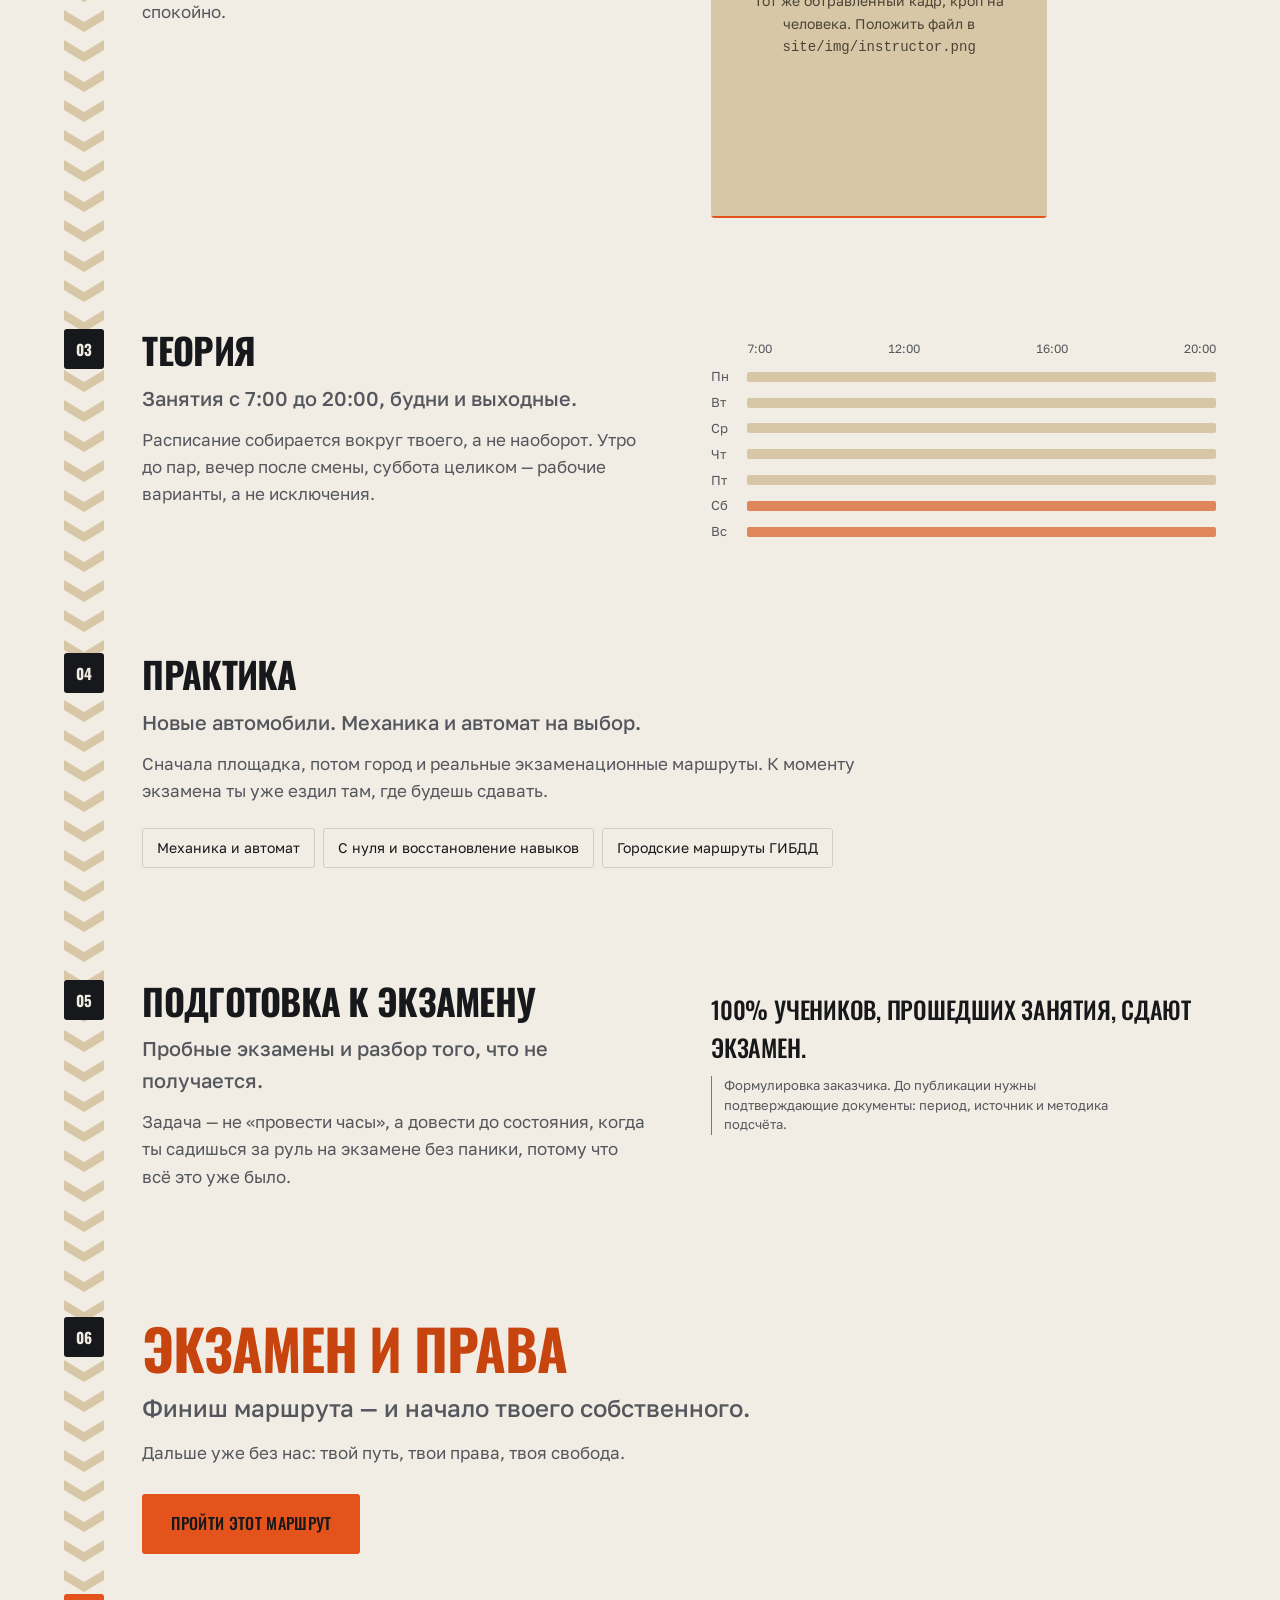
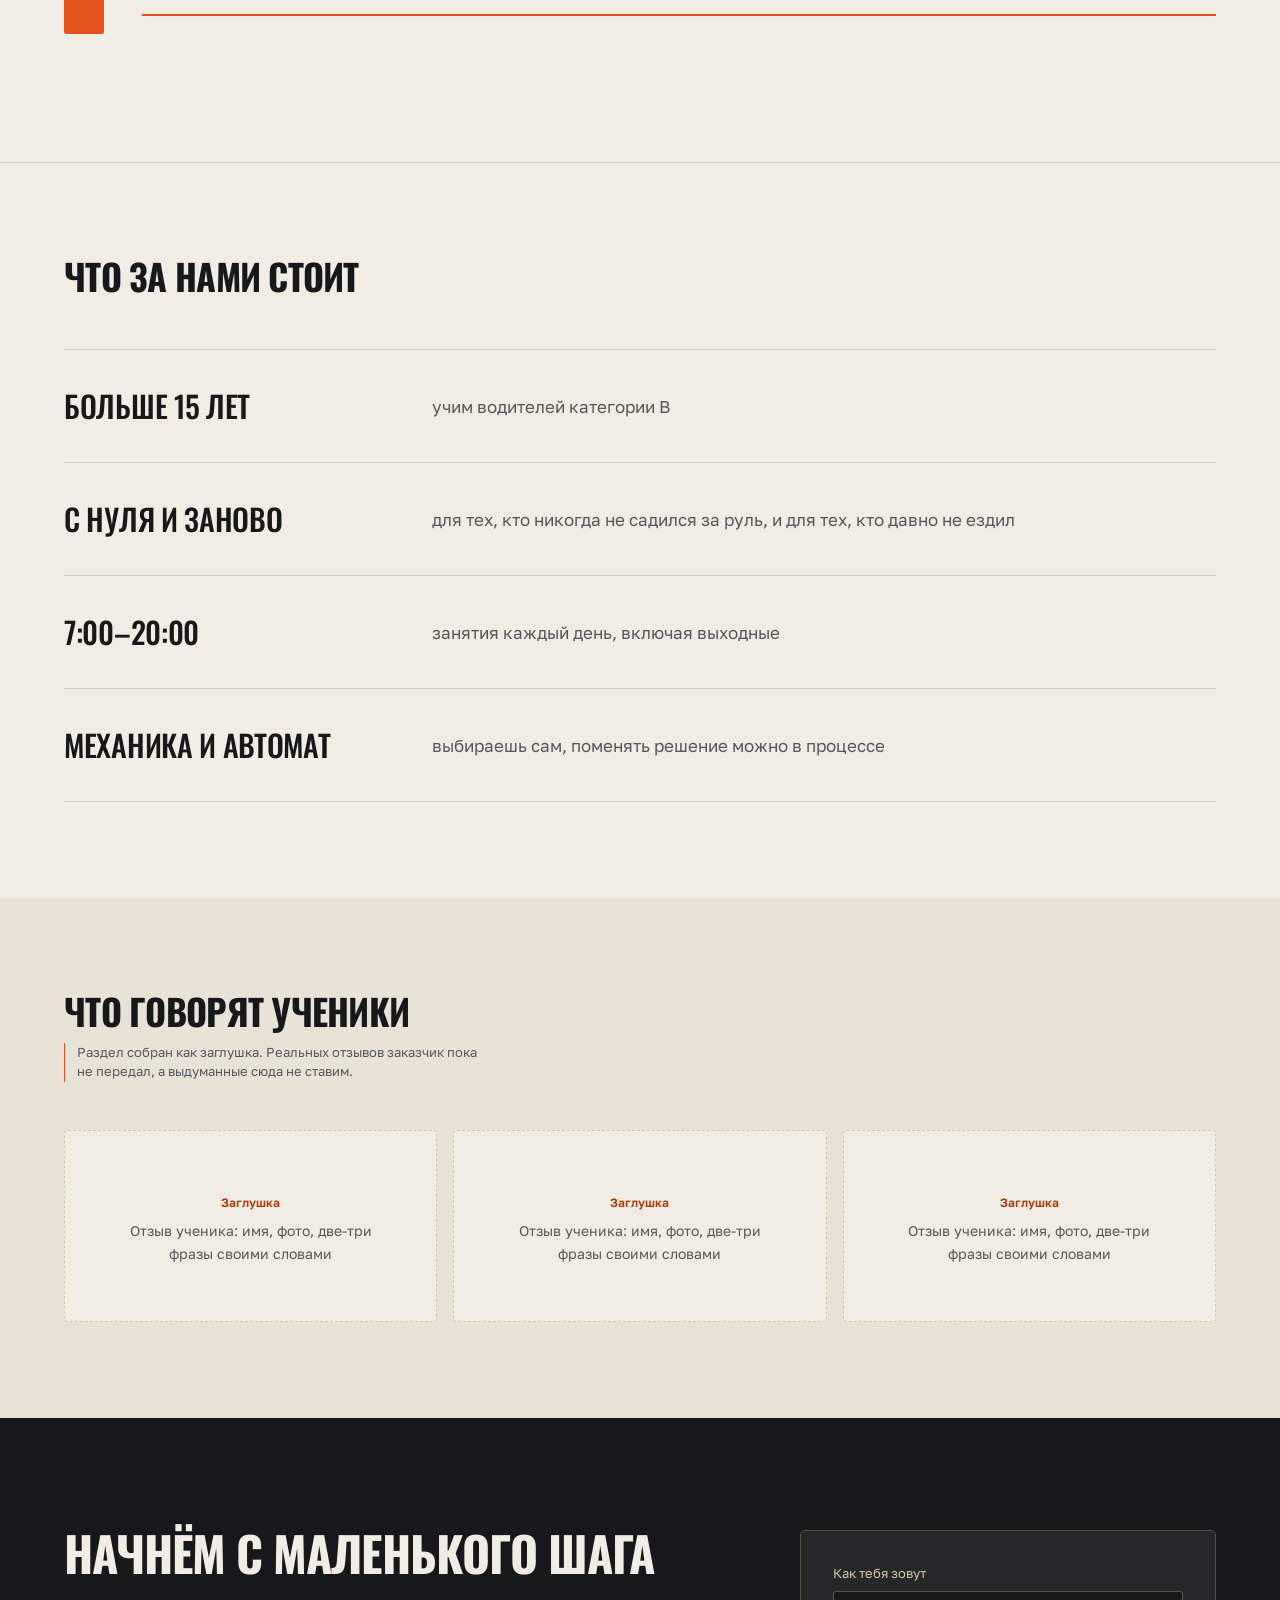
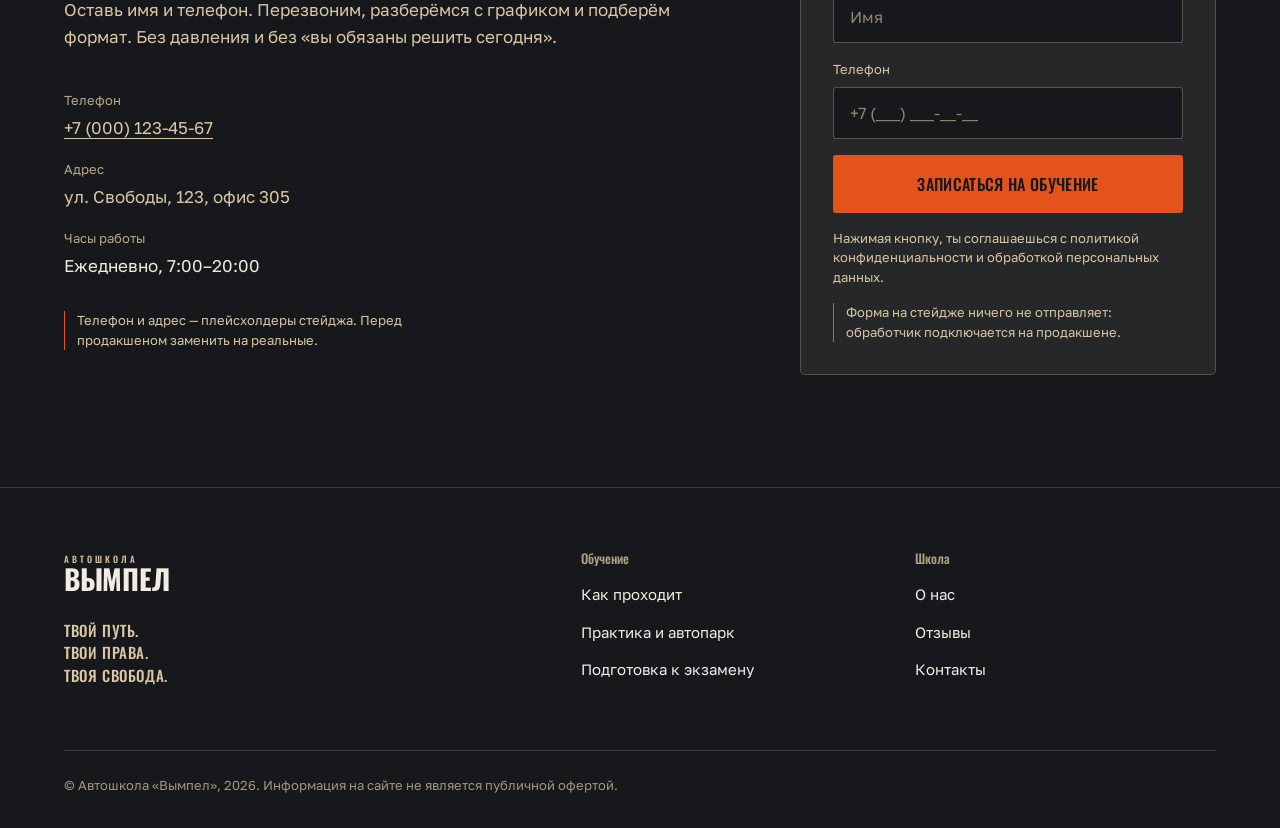
==== commit d198f044: "Wire self-filling photo slots for the instructor cut-out Both photo slots now reference site/img/ins" ====
--- a/site/index.html
+++ b/site/index.html
@@ -64,10 +64,11 @@
           <a class="btn btn--ghost" href="#route">Как проходит обучение</a>
         </div>
       </div>
-      <figure class="hero__shot slot" data-slot="Фото автопарка">
+      <figure class="hero__shot slot cutout" data-slot="Фото автопарка">
+        <img src="img/instructor.png" alt="Инструктор автошколы «Вымпел» у учебного автомобиля" data-optional>
         <div class="slot__body">
           <span class="slot__tag">Заглушка</span>
-          <p class="slot__note">Кадр автопарка из съёмки заказчика</p>
+          <p class="slot__note">Обтравленный кадр: инструктор у учебного автомобиля. Положить файл в <code>site/img/instructor.png</code></p>
         </div>
       </figure>
     </div>
@@ -103,14 +104,11 @@
             <p>На тебя не будут кричать и не будут вздыхать на десятый одинаковый вопрос.
               Если с инструктором не совпали характерами — меняем, это нормально и
               обсуждается спокойно.</p>
-            <figure class="stop__shot slot cutout" data-slot="Фото инструктора">
-              <!-- Замена на продакшене: удалить блок .slot__body и вставить
-                   <img src="instructor.png" alt="Инструктор автошколы «Вымпел»">
-                   Требования к файлу: PNG с прозрачным фоном, человек обтравлен
-                   по контуру, кадр по пояс, обрез по нижнему краю. -->
+            <figure class="stop__shot slot cutout cutout--face" data-slot="Фото инструктора">
+              <img src="img/instructor.png" alt="Инструктор автошколы «Вымпел»" data-optional>
               <div class="slot__body">
                 <span class="slot__tag">Заглушка</span>
-                <p class="slot__note">Портрет инструктора: обтравка на фирменном поле, обрез по нижнему краю</p>
+                <p class="slot__note">Тот же обтравленный кадр, кроп на человека. Положить файл в <code>site/img/instructor.png</code></p>
               </div>
             </figure>
           </div>
--- a/site/styles.css
+++ b/site/styles.css
@@ -200,10 +200,20 @@
   content: ""; position: absolute; left: 0; right: 0; bottom: 0;
   height: 2px; background: var(--orange);
 }
+/* The real photograph is absent until the client drops it in, so every slot
+   ships its marked placeholder and swaps itself the moment the file loads. */
+.slot img { display: none; }
+.slot[data-filled] img { display: block; }
+.slot[data-filled] .slot__body { display: none; }
+.slot[data-filled] { border-color: transparent; }
+
 .cutout img {
-  display: block; width: 100%; height: 100%;
+  width: 100%; height: 100%;
   object-fit: contain; object-position: bottom;
 }
+/* Stop 02 wants the person, not the car, so the same file is cropped upward. */
+.cutout--face img { object-fit: cover; object-position: 50% 12%; }
+.hero__shot.cutout { background: var(--sand); aspect-ratio: 4 / 3; }
 .cutout .slot__body { align-self: center; padding: 1.5rem; }
 .cutout .slot__tag { color: #8f3208; }
 .cutout .slot__note { color: #4a4436; }
